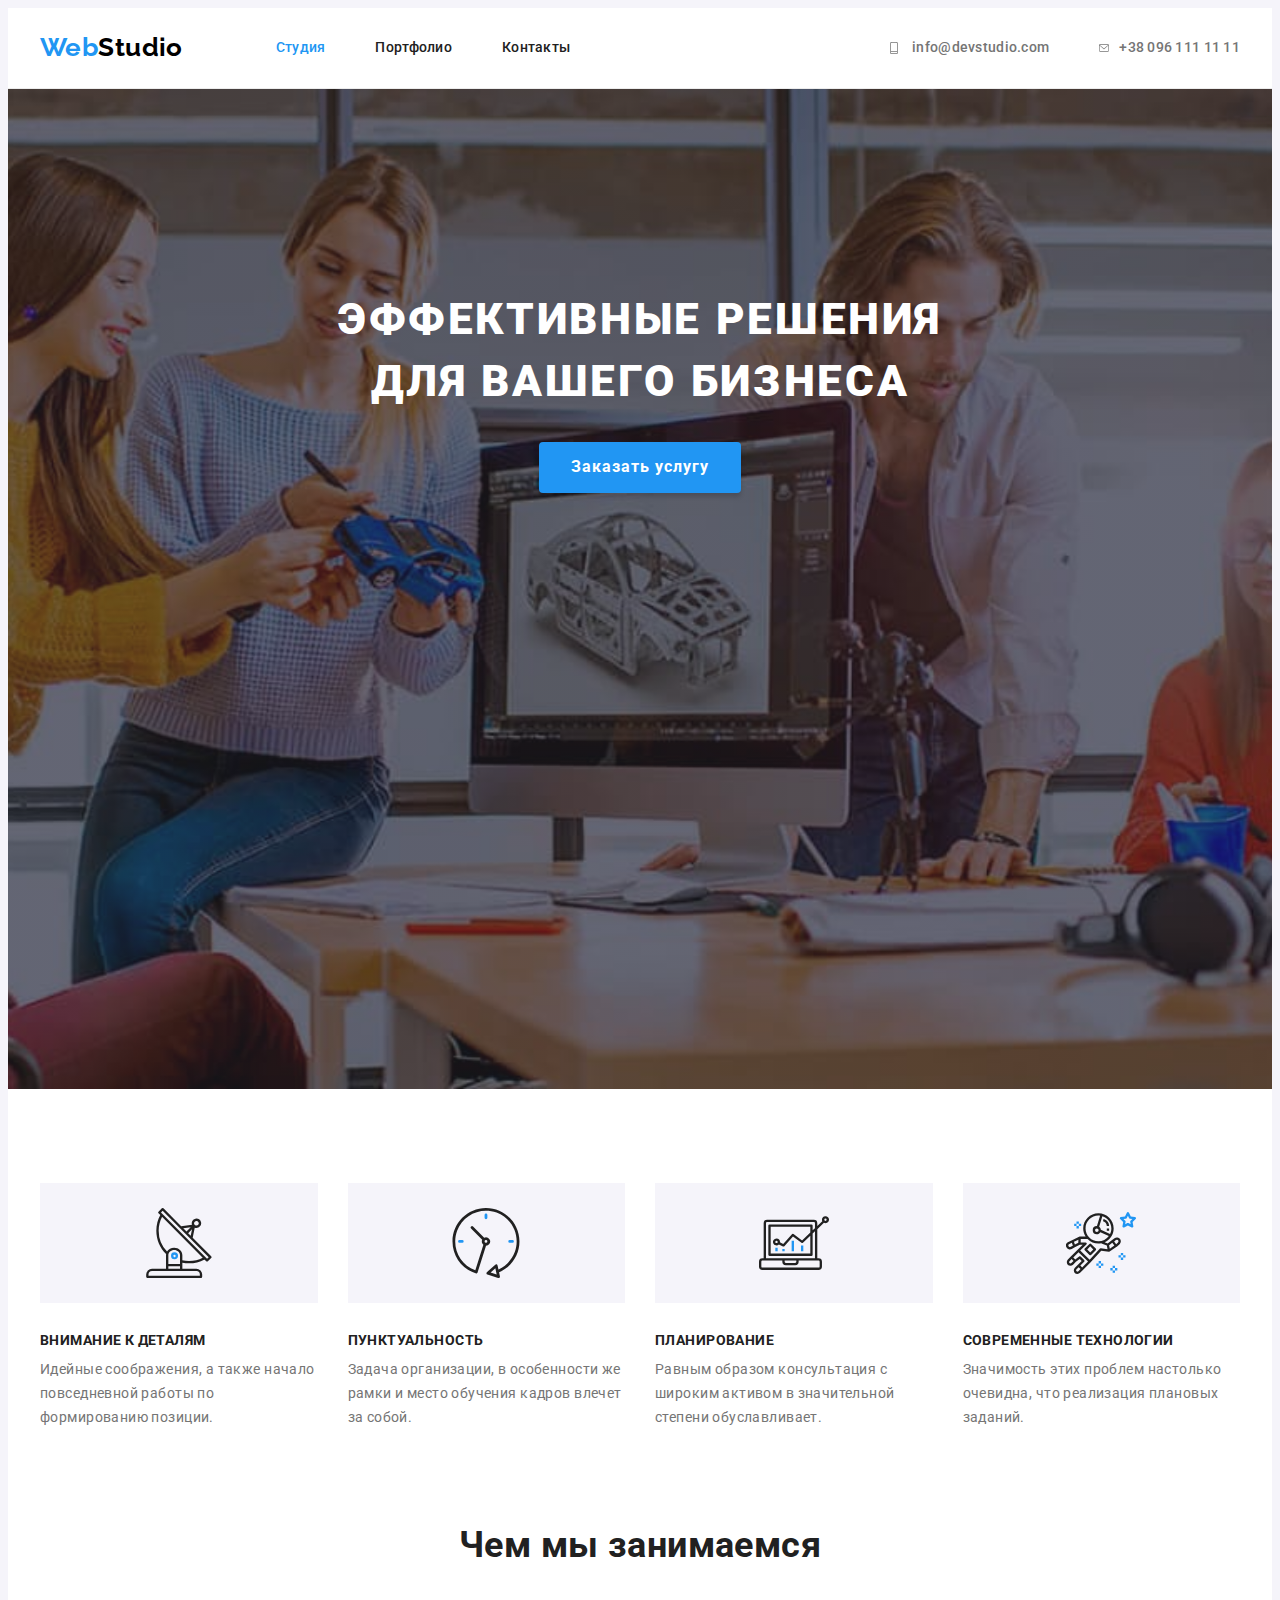
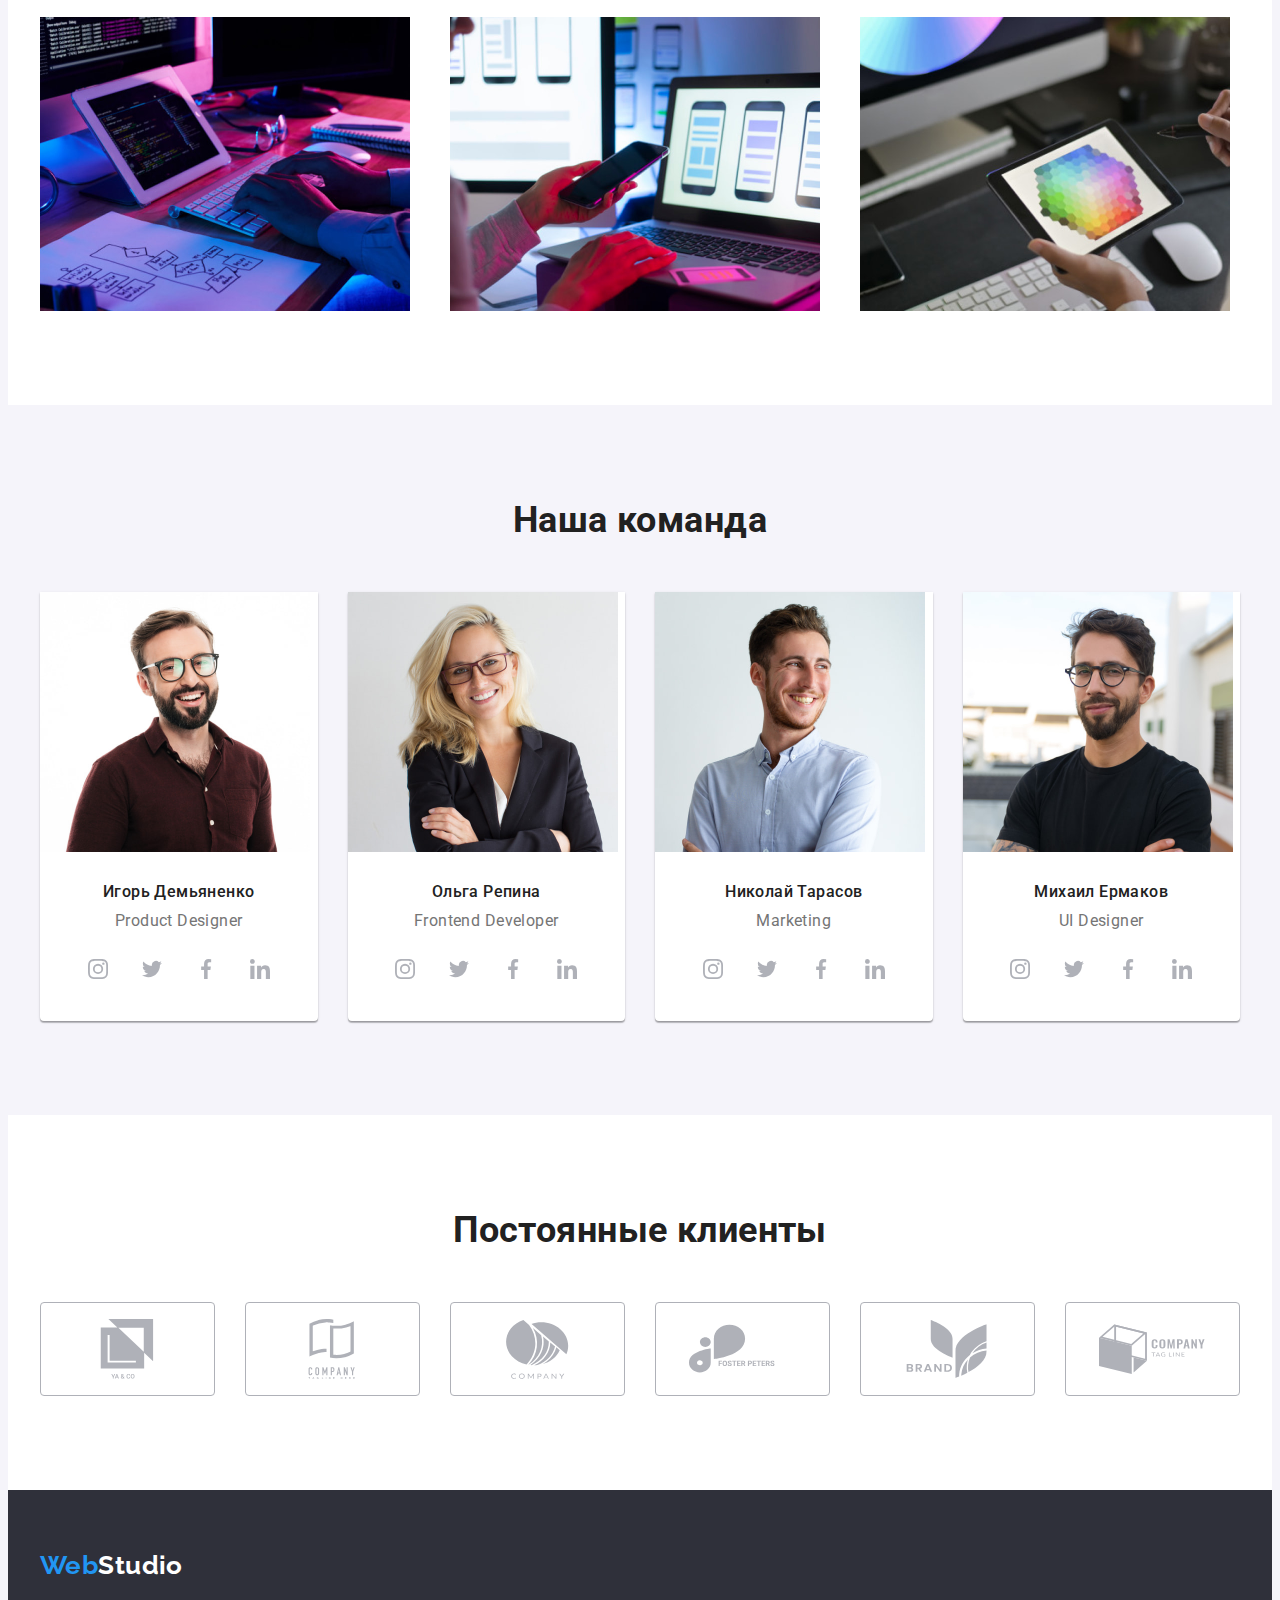
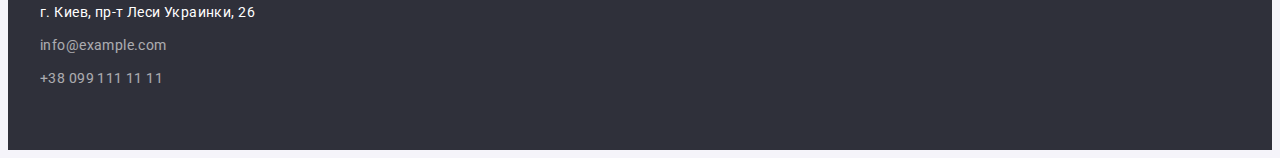
==== index.html @ f727ba90 "add" ====
<!DOCTYPE html>
<html lang="ru">

<head>
    <meta charset="UTF-8">
    <meta http-equiv="X-UA-Compatible" content="IE=edge">
    <meta name="viewport" content="width=device-width, initial-scale=1.0">
    <title>WebStudio Эффективные решения для вашего бизнеса</title>
    <link rel="preconnect" href="https://fonts.googleapis.com">
    <link rel="preconnect" href="https://fonts.gstatic.com" crossorigin>
    <link
        href="https://fonts.googleapis.com/css2?family=Raleway:wght@700&family=Roboto:wght@400;500;700;900&display=swap"
        rel="stylesheet">
    <link rel="stylesheet" href="https://cdnjs.cloudflare.com/ajax/libs/modern-normalize/1.1.0/modern-normalize.min.css"
        integrity="sha512-wpPYUAdjBVSE4KJnH1VR1HeZfpl1ub8YT/NKx4PuQ5NmX2tKuGu6U/JRp5y+Y8XG2tV+wKQpNHVUX03MfMFn9Q=="
        crossorigin="anonymous" referrerpolicy="no-referrer" />
    <link rel="stylesheet" href="./css/styles.css">
</head>

<body>

    <!-- Header -->
    <header class="header">
        <div class="container page-header">
            <nav class="nav">
                <a class="logo" href="./index.html">
                    <span class="logo-text">Web</span>Studio
                </a>
                <ul class="list nav-list">
                    <li class="nav-item">
                        <a class="link nav-link current" href="./index.html">Студия</a>
                    </li>
                    <li class="nav-item">
                        <a class="link nav-link" href="./portfolio.html">Портфолио</a>
                    </li>
                    <li class="nav-item">
                        <a class="link nav-link" href="./index.html">Контакты</a>
                    </li>
                </ul>
            </nav>
            <ul class="list contact-list">
                <li class="contact-item">
                    <a class="link contact-link contact-link-icon" href="mailto:info@devstudio.com">
                        <svg class="contact-icon" width="16px" height="12px">
                            <use href="images/symbol-defs.svg#icon-phone"></use>
                        </svg>
                    info@devstudio.com</a>
                </li>
                <li class="contact-item">
                    <a class="link contact-link contact-link-icon" href="tel:+380961111111">
                        <svg class="contact-icon" width="10px" height="16px">
                            <use href="images/symbol-defs.svg#icon-mail"></use>
                        </svg>
                    +38 096 111 11 11</a>
                </li>
            </ul>
        </div>
    </header>

    <main>

        <!-- Hero section-->
        <section class="section hero">
            <div class="container">
                <h1 class="hero-title">Эффективные решения 
                    для вашего бизнеса</h1>
                <button type="button" class="button hero-btn">Заказать услугу</button>
            </div>
        </section>

        <!-- About section-->
        <section class="section about">
            <h2 class="visually-hidden">Преимущества</h2>
            <div class="container">
                <ul class="list about-list">
                    <li class="about-item">
                        <div class="about-icon">
                            <svg class="about-item-icon">
                                <use href="./images/symbol-defs.svg#icon-antenna" ></use>
                            </svg>
                        </div>
                        <h3 class="about-title">Внимание к деталям</h3>
                        <p class="about-text">Идейные соображения, а также начало повседневной работы по формированию
                        позиции.</p>
                    </li>
                    <li class="about-item">
                        <div class="about-icon">
                            <svg class="about-item-icon">
                                <use href="./images/symbol-defs.svg#icon-clock"></use>
                            </svg>
                        </div>
                        <h3 class="about-title">Пунктуальность</h3>
                        <p class="about-text">Задача организации, в особенности же рамки и место обучения кадров влечет
                            за собой.</p>
                    </li>
                    <li class="about-item">
                        <div class="about-icon">
                            <svg class="about-item-icon">
                                <use href="./images/symbol-defs.svg#icon-diagram"></use>
                            </svg>
                        </div>
                        <h3 class="about-title">Планирование</h3>
                        <p class="about-text">Равным образом консультация с широким активом в значительной степени
                            обуславливает.</p>
                    </li>
                    <li class="about-item">
                        <div class="about-icon">
                            <svg class="about-item-icon">
                                <use href="./images/symbol-defs.svg#icon-astronaut"></use>
                            </svg>
                        </div>
                        <h3 class="about-title">Современные технологии</h3>
                        <p class="about-text">Значимость этих проблем настолько очевидна, что реализация плановых
                            заданий.</p>
                    </li>
                </ul>
            </div>
        </section>

        <!-- Wedo section-->
        <section class="section wedo">
            <div class="container">
                <h2 class="section-title">Чем мы занимаемся</h2>
                <ul class="list wedo-list">
                    <li class="wedo-item">
                        <img class="wedo-img" src="./images/studio/computer.jpg" alt="Макбук на столе" width="370"
                            height="294">
                    </li>
                    <li class="wedo-item">
                        <img class="wedo-img" src="./images/studio/phone.jpg" alt="Телефон в руке" width="370" height="294">
                    </li>
                    <li class="wedo-item">
                        <img class="wedo-img" src="./images/studio/tablet.jpg" alt="Планшен в руке" width="370"
                            height="294">
                    </li>
                </ul>
            </div>
        </section>

        <!-- Team section-->
        <section class="section">
            <div class="container">
                <h2 class="section-title">Наша команда</h2>
                <ul class="list team-list">
                    <li class="team-item">
                        <img class="team-img" src="./images/studio/team-member1.jpg" alt="Игорь Демьяненко Product Designer"
                            width="270" height="260">
                        <div class="team-card-wrapper">
                            <h3 class="team-name">Игорь Демьяненко</h3>
                            <p class="team-profession">Product Designer</p>
                        </div>
                        <ul class="list team-social-list">
                            <li class="team-social-item">
                                <a class="team-social-link" href="#">
                                    <svg class="team-social-icon">
                                        <use href="./images/symbol-defs.svg#icon-instagram"></use>
                                    </svg>
                                </a>
                            </li>
                            <li class="team-social-item">
                                <a class="team-social-link" href="#">
                                    <svg class="team-social-icon">
                                        <use href="./images/symbol-defs.svg#icon-twitter"></use>
                                    </svg>
                                </a>
                            </li>
                            <li class="team-social-item">
                                <a class="team-social-link" href="#">
                                    <svg class="team-social-icon">
                                        <use href="./images/symbol-defs.svg#icon-facebook"></use>
                                    </svg>
                                </a>
                            </li>
                            <li class="team-social-item">
                                <a class="team-social-link" href="#">
                                    <svg class="team-social-icon">
                                        <use href="./images/symbol-defs.svg#icon-linkedin"></use>
                                    </svg>
                                </a>
                            </li>
                        </ul>
                    </li>
                    <li class="team-item">
                        <img class="team-img" src="./images/studio/team-member2.jpg" alt="Ольга Репина Frontend Developer"
                            width="270" height="260">
                        <div class="team-card-wrapper">
                            <h3 class="team-name">Ольга Репина</h3>
                            <p class="team-profession">Frontend Developer</p>
                        </div>
                        <ul class="list team-social-list">
                            <li class="team-social-item">
                                <a class="team-social-link" href="#">
                                    <svg class="team-social-icon">
                                        <use href="./images/symbol-defs.svg#icon-instagram"></use>
                                    </svg>
                                </a>
                            </li>
                            <li class="team-social-item">
                                <a class="team-social-link" href="#">
                                    <svg class="team-social-icon">
                                        <use href="./images/symbol-defs.svg#icon-twitter"></use>
                                    </svg>
                                </a>
                            </li>
                            <li class="team-social-item">
                                <a class="team-social-link" href="#">
                                    <svg class="team-social-icon">
                                        <use href="./images/symbol-defs.svg#icon-facebook"></use>
                                    </svg>
                                </a>
                            </li>
                            <li class="team-social-item">
                                <a class="team-social-link" href="#">
                                    <svg class="team-social-icon">
                                        <use href="./images/symbol-defs.svg#icon-linkedin"></use>
                                    </svg>
                                </a>
                            </li>
                        </ul>
                    </li>
                    <li class="team-item">
                        <img class="team-img" src="./images/studio/team-member3.jpg" alt="Николай Тарасов Marketing"
                            width="270" height="260">
                        <div class="team-card-wrapper">
                            <h3 class="team-name">Николай Тарасов</h3>
                            <p class="team-profession">Marketing</p>
                        </div>
                        <ul class="list team-social-list">
                            <li class="team-social-item">
                                <a class="team-social-link" href="#">
                                    <svg class="team-social-icon">
                                        <use href="./images/symbol-defs.svg#icon-instagram"></use>
                                    </svg>
                                </a>
                            </li>
                            <li class="team-social-item">
                                <a class="team-social-link" href="#">
                                    <svg class="team-social-icon">
                                        <use href="./images/symbol-defs.svg#icon-twitter"></use>
                                    </svg>
                                </a>
                            </li>
                            <li class="team-social-item">
                                <a class="team-social-link" href="#">
                                    <svg class="team-social-icon">
                                        <use href="./images/symbol-defs.svg#icon-facebook"></use>
                                    </svg>
                                </a>
                            </li>
                            <li class="team-social-item">
                                <a class="team-social-link" href="#">
                                    <svg class="team-social-icon">
                                        <use href="./images/symbol-defs.svg#icon-linkedin"></use>
                                    </svg>
                                </a>
                            </li>
                        </ul>
                    </li>
                    <li class="team-item">
                        <img class="team-img" src="./images/studio/team-member4.jpg" alt="Михаил Ермаков UI Designer"
                            width="270" height="260">
                        <div class="team-card-wrapper">
                            <h3 class="team-name">Михаил Ермаков</h3>
                            <p class="team-profession">UI Designer</p>
                        </div>
                        <ul class="list team-social-list">
                            <li class="team-social-item">
                                <a class="team-social-link" href="#">
                                    <svg class="team-social-icon">
                                        <use href="./images/symbol-defs.svg#icon-instagram"></use>
                                    </svg>
                                </a>
                            </li>
                            <li class="team-social-item">
                                <a class="team-social-link" href="#">
                                    <svg class="team-social-icon">
                                        <use href="./images/symbol-defs.svg#icon-twitter"></use>
                                    </svg>
                                </a>
                            </li>
                            <li class="team-social-item">
                                <a class="team-social-link" href="#">
                                    <svg class="team-social-icon">
                                        <use href="./images/symbol-defs.svg#icon-facebook"></use>
                                    </svg>
                                </a>
                            </li>
                            <li class="team-social-item">
                                <a class="team-social-link" href="#">
                                    <svg class="team-social-icon">
                                        <use href="./images/symbol-defs.svg#icon-linkedin"></use>
                                    </svg>
                                </a>
                            </li>
                        </ul>
                    </li>
                </ul>
            </div>
        </section>

        <!-- Clients -->
        <section class="section clients">
            <div class="container">
                <h2 class="section-title">Постоянные клиенты</h2>
                <ul class="list clients-list">
                    <li class="clients-item">
                        <a class="clients-link" href="#">
                            <svg class="clients-icon">
                                <use href="./images/symbol-defs.svg#icon-logo1"></use>
                            </svg>
                        </a>
                    </li>
                    <li class="clients-item">
                        <a class="clients-link" href="#">
                            <svg class="clients-icon">
                                <use href="./images/symbol-defs.svg#icon-logo2"></use>
                            </svg>
                        </a>
                    </li>
                    <li class="clients-item">
                        <a class="clients-link" href="#">
                            <svg class="clients-icon">
                                <use href="./images/symbol-defs.svg#icon-logo3"></use>
                            </svg>
                        </a>
                    </li>
                    <li class="clients-item">
                        <a class="clients-link" href="#">
                            <svg class="clients-icon">
                                <use href="./images/symbol-defs.svg#icon-logo4"></use>
                            </svg>
                        </a>
                    </li>
                    <li class="clients-item">
                        <a class="clients-link" href="#">
                            <svg class="clients-icon">
                                <use href="./images/symbol-defs.svg#icon-logo5"></use>
                            </svg>
                        </a>
                    </li>
                    <li class="clients-item">
                        <a class="clients-link" href="#">
                            <svg class="clients-icon">
                                <use href="./images/symbol-defs.svg#icon-logo6"></use>
                            </svg>
                        </a>
                    </li>
                </ul>
            </div>
        </section>

    </main>


    <!-- Footer -->
    <footer class="footer">
        <div class="container">
            <a class="footer-logo" href="./index.html"><span class="footer-text">Web</span>Studio</a>
            <address class="address">
                <ul class="list address-list">
                    <li class="first address-item">
                        <a class="address-contact" href="https://goo.gl/maps/cuWvZPxTjKMrRTUg6" target="_blank"
                            rel="noopener noreferrer">г. Киев, пр-т Леси Украинки, 26</a>
                    </li>
                    <li class="address-item">
                        <a class="link address-contact" href="mailto:info@example.com">info@example.com</a>
                    </li>
                    <li class="address-item">
                        <a class="link address-contact" href="tel:+380991111111">+38 099 111 11 11</a>
                    </li>
                </ul>
            </address>
        </div>
    </footer>

</body>

</html>
---- css/styles.css ----
:root {
    --primary-font: "Roboto", sans-serif;
    --secondary-font: "Raleway", sans-serif;

    --primary-color: #212121;
    --secondary-color: #757575;
    --accent-color: #2196F3;
    --main-light: #FFFFFF;
    --logo-color: #000000;
    --btn-color: #188CE8;
    --header-border: #ECECEC;
    --border-color: #EEEEEE;
    --icon-color: #AFB1B8;

    --primary-background: #F5F4FA;
    --secondary-background: #2F303A;
    --title-size: 36px;
    --text-size: 14px;
}

html {
    box-sizing: border-box;
}

/* Common */

body {
    font-family: var(--primary-font);
    font-size: var(--text-size);
    letter-spacing: 0.03em;

    background-color: var(--primary-background);
    color: var(--primary-color);
}

img {
    display: block;
    max-width: 100%;
    height: auto;
}

.list {
    margin: 0;
    padding: 0;

    list-style: none;
}

.link {
    text-decoration: none;
}

.link:hover,
.link:focus,
.lik:active {
    color: var(--accent-color);
}

.button {
    border: none;
    cursor: pointer;
}


/* Header */

.header {
    border-bottom: 1px solid var(--header-border);
    background-color: var(--main-light);
}

.container {
    margin-left: auto;
    margin-right: auto;
    padding-left: 15px;
    padding-right: 15px;
    width: 1200px;
}

.page-header {
    display: flex;
}

.nav, .contact-list {
    display: flex;
    align-items: center;
}

.logo {
    font-family: var(--secondary-font);
    font-weight: 700;
    font-size: 26px;
    line-height: 1.2;
    text-decoration: none;

    color: var(--logo-color);
}

.logo-text {
    color: var(--accent-color);
}

.nav-list {
    display: flex;
    margin-left: 93px;
}

.nav-item {
    
}

.nav-list .nav-item + .nav-item {
    margin-left: 50px;
}

.nav-link {
    display: block;
    padding-top: 32px;
    padding-bottom: 32px;

    font-weight: 500;
    line-height: 1.1;
    letter-spacing: 0.02em;

    color: var(--primary-color);
}

.current {
    color: var(--accent-color);
}

.contact-list {
    margin-left: auto;
    /* display: flex;
    justify-content: center;
    align-items: center; */
}

.contact-list .contact-item + .contact-item {
    margin-left: 50px;
}

.contact-item {
   
}

.contact-link {
    padding-top: 32px;
    padding-bottom: 32px;
    display: flex;
    justify-content: center;
    align-items: center;

    font-weight: 500;
    line-height: 1.1;
    letter-spacing: 0.02em;

    color: var(--secondary-color);
}

.contact-link-icon {
    fill: var(--secondary-color)
}

.contact-link-icon:hover,
.contact-link-icon:focus {
    fill: var(--accent-color);
}

.contact-icon {
    margin-right: 10px;
}

/* Hero section*/
.section {
    padding: 94px 0;
}

.hero {
    max-width: 1600px;
    height: 600px;
    margin-left: auto;
    margin-right: auto;
    padding: 200px 0;
    text-align: center;

    background-color: var(--secondary-background);
    background: linear-gradient(rgba(47, 48, 58, 0.4), rgba(47, 48, 58, 0.4)), url("../images/studio/hero.jpg");
    background-repeat: no-repeat;
    background-position: center;
    background-size: cover;
}

.hero-title {
    margin-top: 0;
    margin-bottom: 30px;

    white-space: pre-line;
    text-transform: uppercase;
    font-weight: 900;
    font-size: 44px;
    line-height: 1.4;
    letter-spacing: 0.06em;

    color: var(--main-light);
}

.hero-btn {
    padding: 10px 32px;

    font-family: inherit;
    font-weight: 700;
    font-size: 16px;
    line-height: 1.9;
    box-shadow: 0px 4px 4px rgba(0, 0, 0, 0.15);
    border-radius: 4px;
    letter-spacing: 0.06em;

    background-color: var(--accent-color);
    color: var(--main-light);
}

.hero-btn:hover,
.hero-btn:focus {
    background-color: var(--btn-color);
}

/* About section */

.about {
    background-color: var(--main-light);
}

.visually-hidden {
    position: absolute;
    white-space: nowrap;
    width: 1px;
    height: 1px;
    overflow: hidden;
    border: 0;
    padding: 0;
    clip: rect(0 0 0 0);
    clip-path: inset(50%);
    margin: -1px;
}

.about-list {
    display: flex;
}

.about-item {
    width: calc((100% - 90px) / 4);
}

.about-list .about-item + .about-item {
    margin-left: 30px;
}

.about-icon {
    margin-bottom: 30px;
    display: flex;
    justify-content: center;
    align-items: center;
    height: 120px;
    background-color: var(--primary-background);
}

.about-item-icon {
    width: 70px;
    height: 70px;
}

.about-title {
    margin-top: 0;
    margin-bottom: 10px;

    font-size: var(--text-size);
    line-height: 1.1;
    text-transform: uppercase;
}

.about-text {
    margin-top: 0;
    margin-bottom: 0;

    line-height: 1.7;

    color: var(--secondary-color);
}

/* Wedo section */

.wedo {
    padding-top: 0;

    background-color: var(--main-light);
}

.section-title {
    margin-top: 0;
    margin-bottom: 50px;
    text-align: center;

    font-size: var(--title-size);
    line-height: 1.2;
}

.wedo-list {
    display: flex;
}

.wedo-item {
    width: calc((100% - 60px) / 3);
    margin-right: 30px;
}

.wedo-item:last-child {
    margin-right: 0;
}

.wedo-img {
    
}

/* Team section */

.team-list {
    display: flex;
    text-align: center;
}

.team-item {
    width: calc((100% - 90px) / 4);
    margin-right: 30px;

    background-color: var(--main-light);
    box-shadow: 0px 1px 3px rgba(0, 0, 0, 0.12), 0px 1px 1px rgba(0, 0, 0, 0.14), 0px 2px 1px rgba(0, 0, 0, 0.2);
    border-radius: 0px 0px 4px 4px;
}

.team-item:last-child {
    margin-right: 0;
}

.team-img {
    
}

.team-card-wrapper {
    padding: 30px 0 16px 0;
}

.team-name {
    margin-top: 0;
    margin-bottom: 10px;

    font-weight: 500;
    font-size: 16px;
    line-height: 1.2;
}

.team-profession {
    margin-top: 0;
    margin-bottom: 0;

    font-size: 16px;
    line-height: 1.2;

    color: var(--secondary-color);
}

.team-social-list {
    margin-bottom: 30px;
    gap: 10px;
    display: flex;
    justify-content: center;
}

.team-social-item {
    width: 44px;
    height: 44px;
}

.team-social-link {
    width: 100%;
    height: 100%;
    display: flex;
    justify-content: center;
    align-items: center;
    border-radius: 50%;

    fill: var(--icon-color);
}

.team-social-link:hover,
.team-social-link:focus {
    fill: var(--main-light);
    background-color: var(--accent-color);
}

.team-social-icon {
    width: 20px;
    height: 20px;
}

/* Clients */

.clients {
    background-color: var(--main-light);
}

.clients-list {
    display: flex;
    gap: 30px;
}

.clients-item {
    width: calc((100% - 150px) / 6);
}

.clients-link {
    height: 92px;
    display: flex;
    justify-content: center;
    align-items: center;
    border: 1px solid var(--icon-color);
    border-radius: 4px;
    fill: var(--icon-color);
}

.clients-link:hover,
.clients-link:focus {
    fill: var(--accent-color);
    border: 1px solid var(--accent-color);
}

.clients-icon {
    width: 106px;
    height: 60px;
}

/* Portfolio section */

.portfolio {
    background-color: var(--main-light);
}

.filter-list {
    margin-bottom: 50px;
    display: flex;
    justify-content: center;
}

.filter-list .filter-item + .filter-item {
    margin-left: 8px;
}

.filter-btn {
    padding: 6px 22px;

    font-family: var(--primary-font);
    font-weight: 500;
    font-size: 16px;
    line-height: 1.6;
    letter-spacing: 0.03em;
    
    color: var(--primary-color);
    border-radius: 4px;
}

.current-btn {
    color: var(--main-light);
    background-color: var(--accent-color);
}

.filter-btn:hover,
.filter-btn:focus,
.filter-btn:active {
    color: var(--main-light);
    background-color: var(--accent-color);
    box-shadow: 0px 3px 1px rgba(0, 0, 0, 0.1), 0px 1px 2px rgba(0, 0, 0, 0.08), 0px 2px 2px rgba(0, 0, 0, 0.12);
    border-radius: 4px;
}

.portfolio-list {
    display: flex;
    flex-wrap: wrap;
}

.portfolio-item {
    width: calc((100% - 60px) / 3); 
    margin-right: 30px;
    margin-bottom: 30px;

    background-color: var(--main-light);
    border: 1px solid var(--border-color);
}

.portfolio-item:nth-child(3n) {
    margin-right: 0;
}

.portfolio-item:nth-last-child(-n + 3) {
    margin-bottom: 0;
}

.portfolio-img {
    
}

.portfolio-card-wrapper {
    padding: 20px 24px 20px 24px;
}

.portfolio-subtitle {
    margin-top: 0;
    margin-bottom: 4px;

    font-size: 18px;
    line-height: 2;
    letter-spacing: 0.06em;

    color: var(--primary-color);
}

.portfolio-text {
    margin-top: 0;
    margin-bottom: 0;

    line-height: 1.9;

    color: var(--secondary-color);
}

/* Footer */

.footer {
    padding-top: 60px;
    padding-bottom: 60px;

    background-color: var(--secondary-background);
}

.footer-logo {
    font-family: var(--secondary-font);
    font-weight: 700;
    font-size: 26px;
    line-height: 1.2;
    text-decoration: none;

    color: var(--main-light);
}

.footer-text {
    color: var(--accent-color);
}

.address {
    margin-top: 20px;
}

.address-item {
    margin-bottom: 9px;
}

.address-item:last-child {
    margin-bottom: 0;
}

.address-contact {
    text-decoration: none;
}

.first>a {
    opacity: 1;
}

.address-contact {
    font-style: normal;
    font-weight: 400;
    line-height: 1.7;
    
    color: var(--main-light);
    opacity: .6;
}
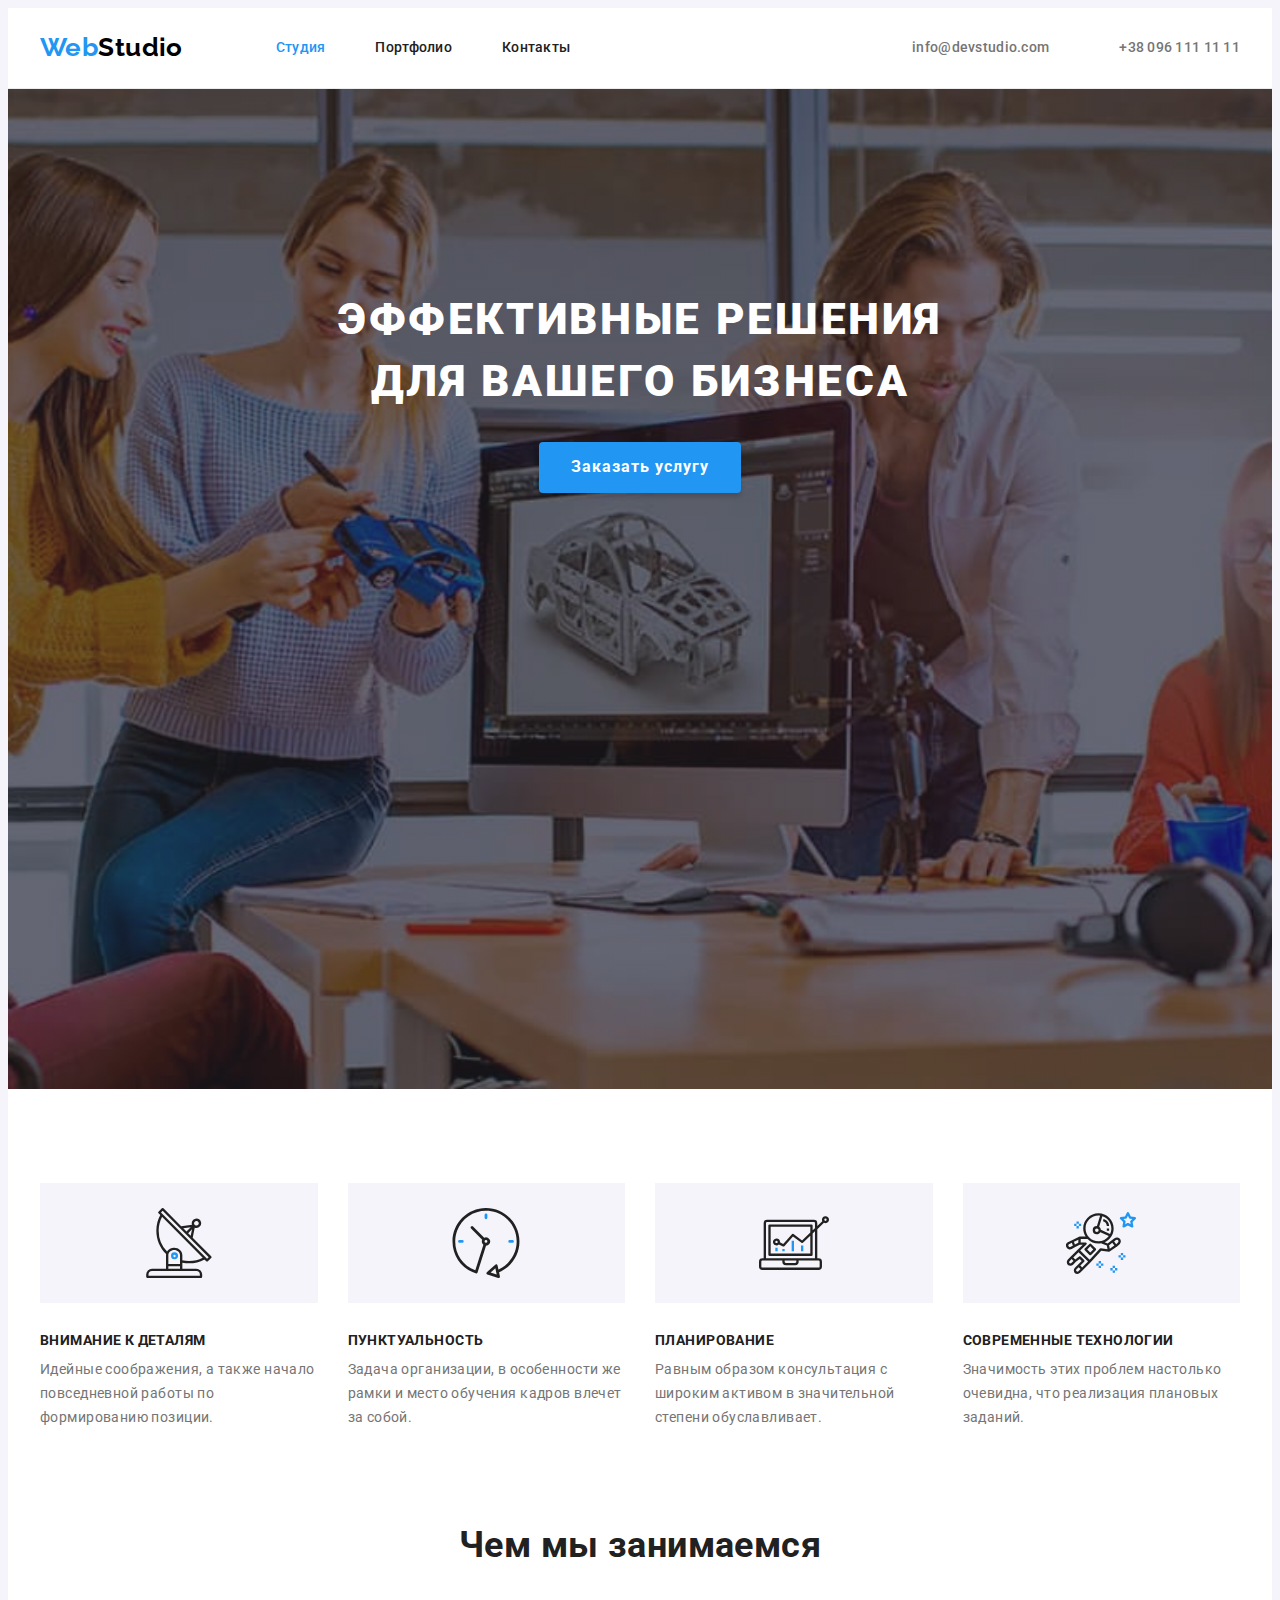
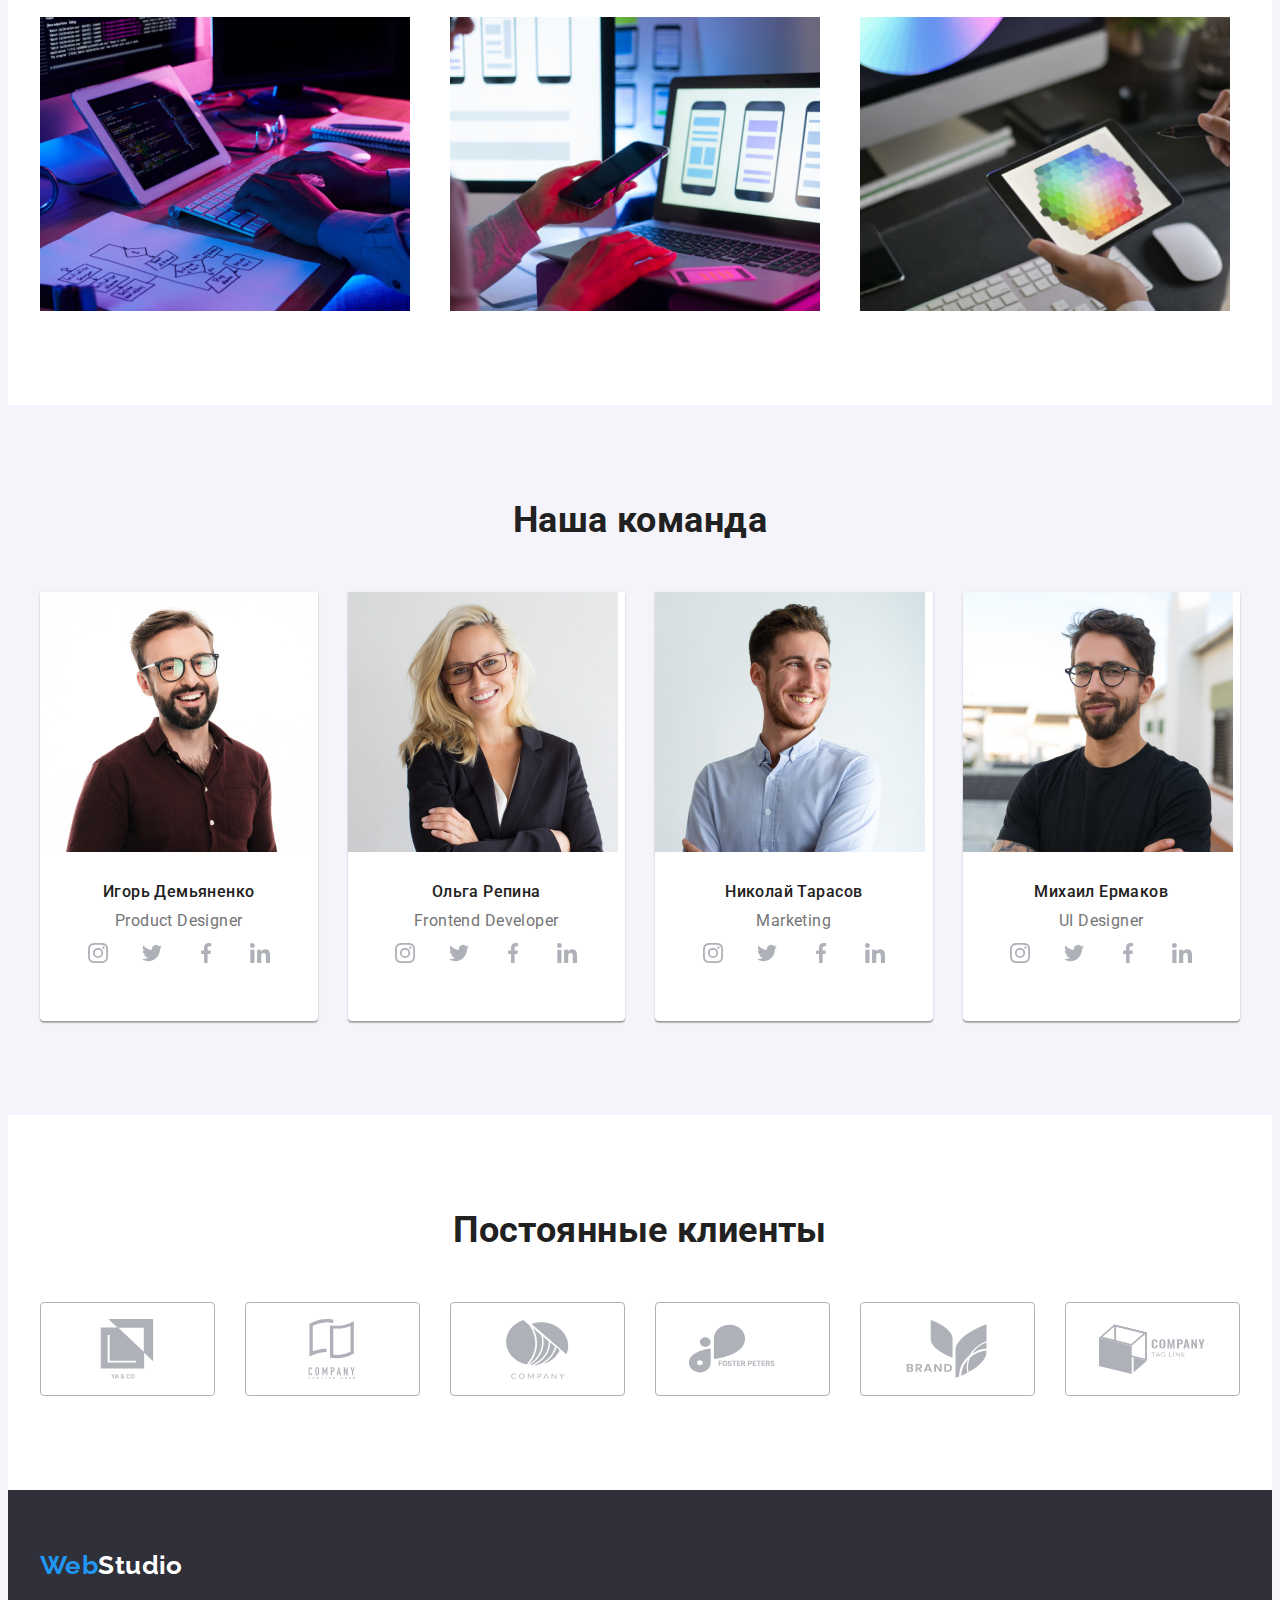
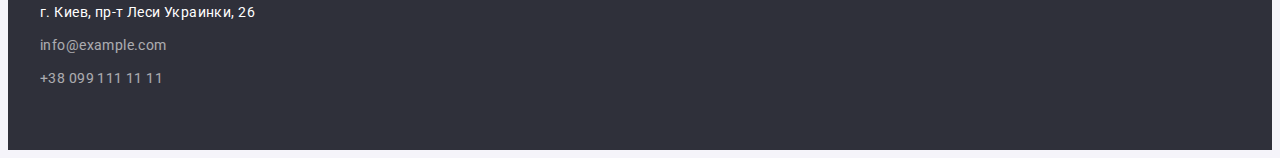
==== commit d51a5138: "fix" ====
--- a/index.html
+++ b/index.html
@@ -42,14 +42,14 @@
                 <li class="contact-item">
                     <a class="link contact-link contact-link-icon" href="mailto:info@devstudio.com">
                         <svg class="contact-icon" width="16px" height="12px">
-                            <use href="images/symbol-defs.svg#icon-phone"></use>
+                            <use href=""></use>
                         </svg>
                     info@devstudio.com</a>
                 </li>
                 <li class="contact-item">
                     <a class="link contact-link contact-link-icon" href="tel:+380961111111">
                         <svg class="contact-icon" width="10px" height="16px">
-                            <use href="images/symbol-defs.svg#icon-mail"></use>
+                            <use href=""></use>
                         </svg>
                     +38 096 111 11 11</a>
                 </li>
@@ -148,37 +148,37 @@
                         <div class="team-card-wrapper">
                             <h3 class="team-name">Игорь Демьяненко</h3>
                             <p class="team-profession">Product Designer</p>
-                        </div>
-                        <ul class="list team-social-list">
-                            <li class="team-social-item">
-                                <a class="team-social-link" href="#">
-                                    <svg class="team-social-icon">
-                                        <use href="./images/symbol-defs.svg#icon-instagram"></use>
-                                    </svg>
-                                </a>
-                            </li>
-                            <li class="team-social-item">
-                                <a class="team-social-link" href="#">
-                                    <svg class="team-social-icon">
-                                        <use href="./images/symbol-defs.svg#icon-twitter"></use>
-                                    </svg>
-                                </a>
-                            </li>
-                            <li class="team-social-item">
-                                <a class="team-social-link" href="#">
-                                    <svg class="team-social-icon">
-                                        <use href="./images/symbol-defs.svg#icon-facebook"></use>
-                                    </svg>
-                                </a>
-                            </li>
-                            <li class="team-social-item">
-                                <a class="team-social-link" href="#">
-                                    <svg class="team-social-icon">
-                                        <use href="./images/symbol-defs.svg#icon-linkedin"></use>
-                                    </svg>
-                                </a>
-                            </li>
-                        </ul>
+                            <ul class="list team-social-list">
+                                <li class="team-social-item">
+                                    <a class="team-social-link" href="#">
+                                        <svg class="team-social-icon">
+                                            <use href="./images/symbol-defs.svg#icon-instagram"></use>
+                                        </svg>
+                                    </a>
+                                </li>
+                                <li class="team-social-item">
+                                    <a class="team-social-link" href="#">
+                                        <svg class="team-social-icon">
+                                            <use href="./images/symbol-defs.svg#icon-twitter"></use>
+                                        </svg>
+                                    </a>
+                                </li>
+                                <li class="team-social-item">
+                                    <a class="team-social-link" href="#">
+                                        <svg class="team-social-icon">
+                                            <use href="./images/symbol-defs.svg#icon-facebook"></use>
+                                        </svg>
+                                    </a>
+                                </li>
+                                <li class="team-social-item">
+                                    <a class="team-social-link" href="#">
+                                        <svg class="team-social-icon">
+                                            <use href="./images/symbol-defs.svg#icon-linkedin"></use>
+                                        </svg>
+                                    </a>
+                                </li>
+                            </ul>
+                        </div>
                     </li>
                     <li class="team-item">
                         <img class="team-img" src="./images/studio/team-member2.jpg" alt="Ольга Репина Frontend Developer"
@@ -186,37 +186,37 @@
                         <div class="team-card-wrapper">
                             <h3 class="team-name">Ольга Репина</h3>
                             <p class="team-profession">Frontend Developer</p>
-                        </div>
-                        <ul class="list team-social-list">
-                            <li class="team-social-item">
-                                <a class="team-social-link" href="#">
-                                    <svg class="team-social-icon">
-                                        <use href="./images/symbol-defs.svg#icon-instagram"></use>
-                                    </svg>
-                                </a>
-                            </li>
-                            <li class="team-social-item">
-                                <a class="team-social-link" href="#">
-                                    <svg class="team-social-icon">
-                                        <use href="./images/symbol-defs.svg#icon-twitter"></use>
-                                    </svg>
-                                </a>
-                            </li>
-                            <li class="team-social-item">
-                                <a class="team-social-link" href="#">
-                                    <svg class="team-social-icon">
-                                        <use href="./images/symbol-defs.svg#icon-facebook"></use>
-                                    </svg>
-                                </a>
-                            </li>
-                            <li class="team-social-item">
-                                <a class="team-social-link" href="#">
-                                    <svg class="team-social-icon">
-                                        <use href="./images/symbol-defs.svg#icon-linkedin"></use>
-                                    </svg>
-                                </a>
-                            </li>
-                        </ul>
+                            <ul class="list team-social-list">
+                                <li class="team-social-item">
+                                    <a class="team-social-link" href="#">
+                                        <svg class="team-social-icon">
+                                            <use href="./images/symbol-defs.svg#icon-instagram"></use>
+                                        </svg>
+                                    </a>
+                                </li>
+                                <li class="team-social-item">
+                                    <a class="team-social-link" href="#">
+                                        <svg class="team-social-icon">
+                                            <use href="./images/symbol-defs.svg#icon-twitter"></use>
+                                        </svg>
+                                    </a>
+                                </li>
+                                <li class="team-social-item">
+                                    <a class="team-social-link" href="#">
+                                        <svg class="team-social-icon">
+                                            <use href="./images/symbol-defs.svg#icon-facebook"></use>
+                                        </svg>
+                                    </a>
+                                </li>
+                                <li class="team-social-item">
+                                    <a class="team-social-link" href="#">
+                                        <svg class="team-social-icon">
+                                            <use href="./images/symbol-defs.svg#icon-linkedin"></use>
+                                        </svg>
+                                    </a>
+                                </li>
+                            </ul>
+                        </div>
                     </li>
                     <li class="team-item">
                         <img class="team-img" src="./images/studio/team-member3.jpg" alt="Николай Тарасов Marketing"
@@ -224,37 +224,37 @@
                         <div class="team-card-wrapper">
                             <h3 class="team-name">Николай Тарасов</h3>
                             <p class="team-profession">Marketing</p>
-                        </div>
-                        <ul class="list team-social-list">
-                            <li class="team-social-item">
-                                <a class="team-social-link" href="#">
-                                    <svg class="team-social-icon">
-                                        <use href="./images/symbol-defs.svg#icon-instagram"></use>
-                                    </svg>
-                                </a>
-                            </li>
-                            <li class="team-social-item">
-                                <a class="team-social-link" href="#">
-                                    <svg class="team-social-icon">
-                                        <use href="./images/symbol-defs.svg#icon-twitter"></use>
-                                    </svg>
-                                </a>
-                            </li>
-                            <li class="team-social-item">
-                                <a class="team-social-link" href="#">
-                                    <svg class="team-social-icon">
-                                        <use href="./images/symbol-defs.svg#icon-facebook"></use>
-                                    </svg>
-                                </a>
-                            </li>
-                            <li class="team-social-item">
-                                <a class="team-social-link" href="#">
-                                    <svg class="team-social-icon">
-                                        <use href="./images/symbol-defs.svg#icon-linkedin"></use>
-                                    </svg>
-                                </a>
-                            </li>
-                        </ul>
+                            <ul class="list team-social-list">
+                                <li class="team-social-item">
+                                    <a class="team-social-link" href="#">
+                                        <svg class="team-social-icon">
+                                            <use href="./images/symbol-defs.svg#icon-instagram"></use>
+                                        </svg>
+                                    </a>
+                                </li>
+                                <li class="team-social-item">
+                                    <a class="team-social-link" href="#">
+                                        <svg class="team-social-icon">
+                                            <use href="./images/symbol-defs.svg#icon-twitter"></use>
+                                        </svg>
+                                    </a>
+                                </li>
+                                <li class="team-social-item">
+                                    <a class="team-social-link" href="#">
+                                        <svg class="team-social-icon">
+                                            <use href="./images/symbol-defs.svg#icon-facebook"></use>
+                                        </svg>
+                                    </a>
+                                </li>
+                                <li class="team-social-item">
+                                    <a class="team-social-link" href="#">
+                                        <svg class="team-social-icon">
+                                            <use href="./images/symbol-defs.svg#icon-linkedin"></use>
+                                        </svg>
+                                    </a>
+                                </li>
+                            </ul>
+                        </div>
                     </li>
                     <li class="team-item">
                         <img class="team-img" src="./images/studio/team-member4.jpg" alt="Михаил Ермаков UI Designer"
@@ -262,37 +262,37 @@
                         <div class="team-card-wrapper">
                             <h3 class="team-name">Михаил Ермаков</h3>
                             <p class="team-profession">UI Designer</p>
-                        </div>
-                        <ul class="list team-social-list">
-                            <li class="team-social-item">
-                                <a class="team-social-link" href="#">
-                                    <svg class="team-social-icon">
-                                        <use href="./images/symbol-defs.svg#icon-instagram"></use>
-                                    </svg>
-                                </a>
-                            </li>
-                            <li class="team-social-item">
-                                <a class="team-social-link" href="#">
-                                    <svg class="team-social-icon">
-                                        <use href="./images/symbol-defs.svg#icon-twitter"></use>
-                                    </svg>
-                                </a>
-                            </li>
-                            <li class="team-social-item">
-                                <a class="team-social-link" href="#">
-                                    <svg class="team-social-icon">
-                                        <use href="./images/symbol-defs.svg#icon-facebook"></use>
-                                    </svg>
-                                </a>
-                            </li>
-                            <li class="team-social-item">
-                                <a class="team-social-link" href="#">
-                                    <svg class="team-social-icon">
-                                        <use href="./images/symbol-defs.svg#icon-linkedin"></use>
-                                    </svg>
-                                </a>
-                            </li>
-                        </ul>
+                            <ul class="list team-social-list">
+                                <li class="team-social-item">
+                                    <a class="team-social-link" href="#">
+                                        <svg class="team-social-icon">
+                                            <use href="./images/symbol-defs.svg#icon-instagram"></use>
+                                        </svg>
+                                    </a>
+                                </li>
+                                <li class="team-social-item">
+                                    <a class="team-social-link" href="#">
+                                        <svg class="team-social-icon">
+                                            <use href="./images/symbol-defs.svg#icon-twitter"></use>
+                                        </svg>
+                                    </a>
+                                </li>
+                                <li class="team-social-item">
+                                    <a class="team-social-link" href="#">
+                                        <svg class="team-social-icon">
+                                            <use href="./images/symbol-defs.svg#icon-facebook"></use>
+                                        </svg>
+                                    </a>
+                                </li>
+                                <li class="team-social-item">
+                                    <a class="team-social-link" href="#">
+                                        <svg class="team-social-icon">
+                                            <use href="./images/symbol-defs.svg#icon-linkedin"></use>
+                                        </svg>
+                                    </a>
+                                </li>
+                            </ul>
+                        </div>
                     </li>
                 </ul>
             </div>
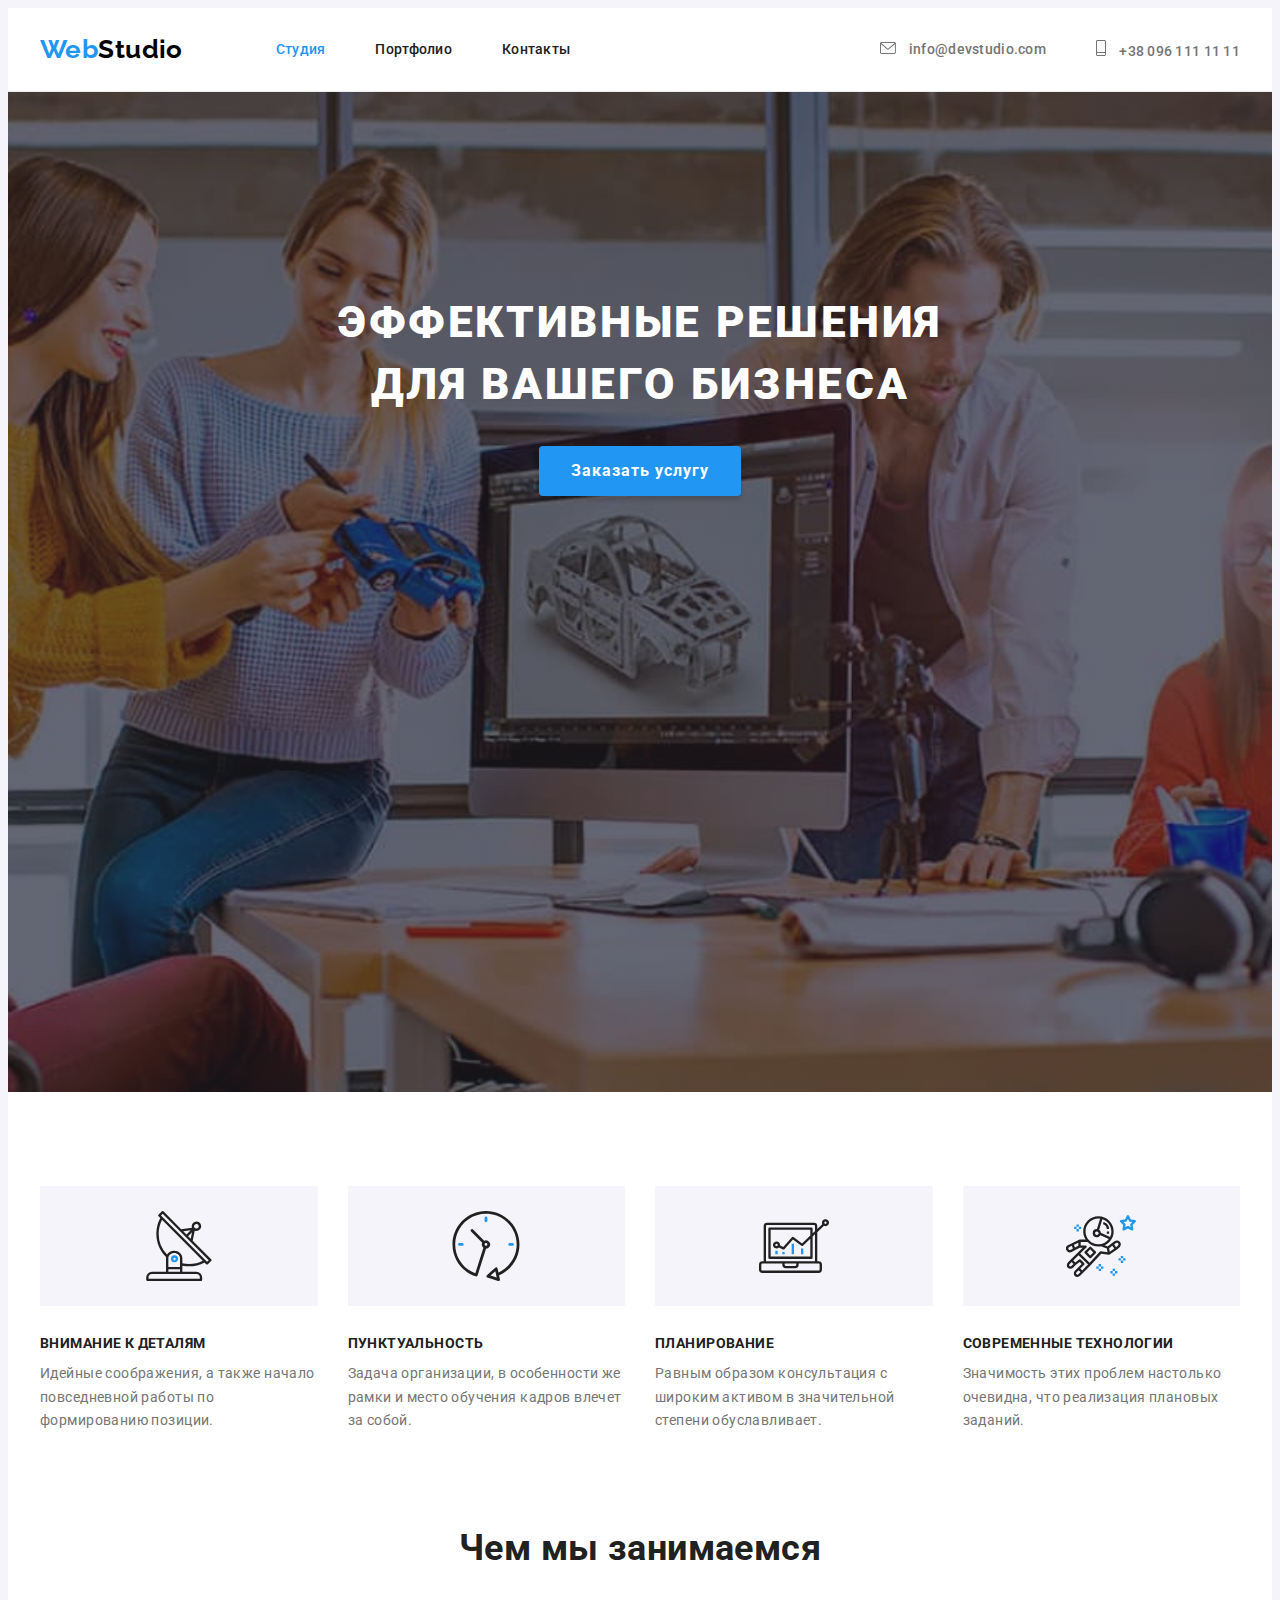
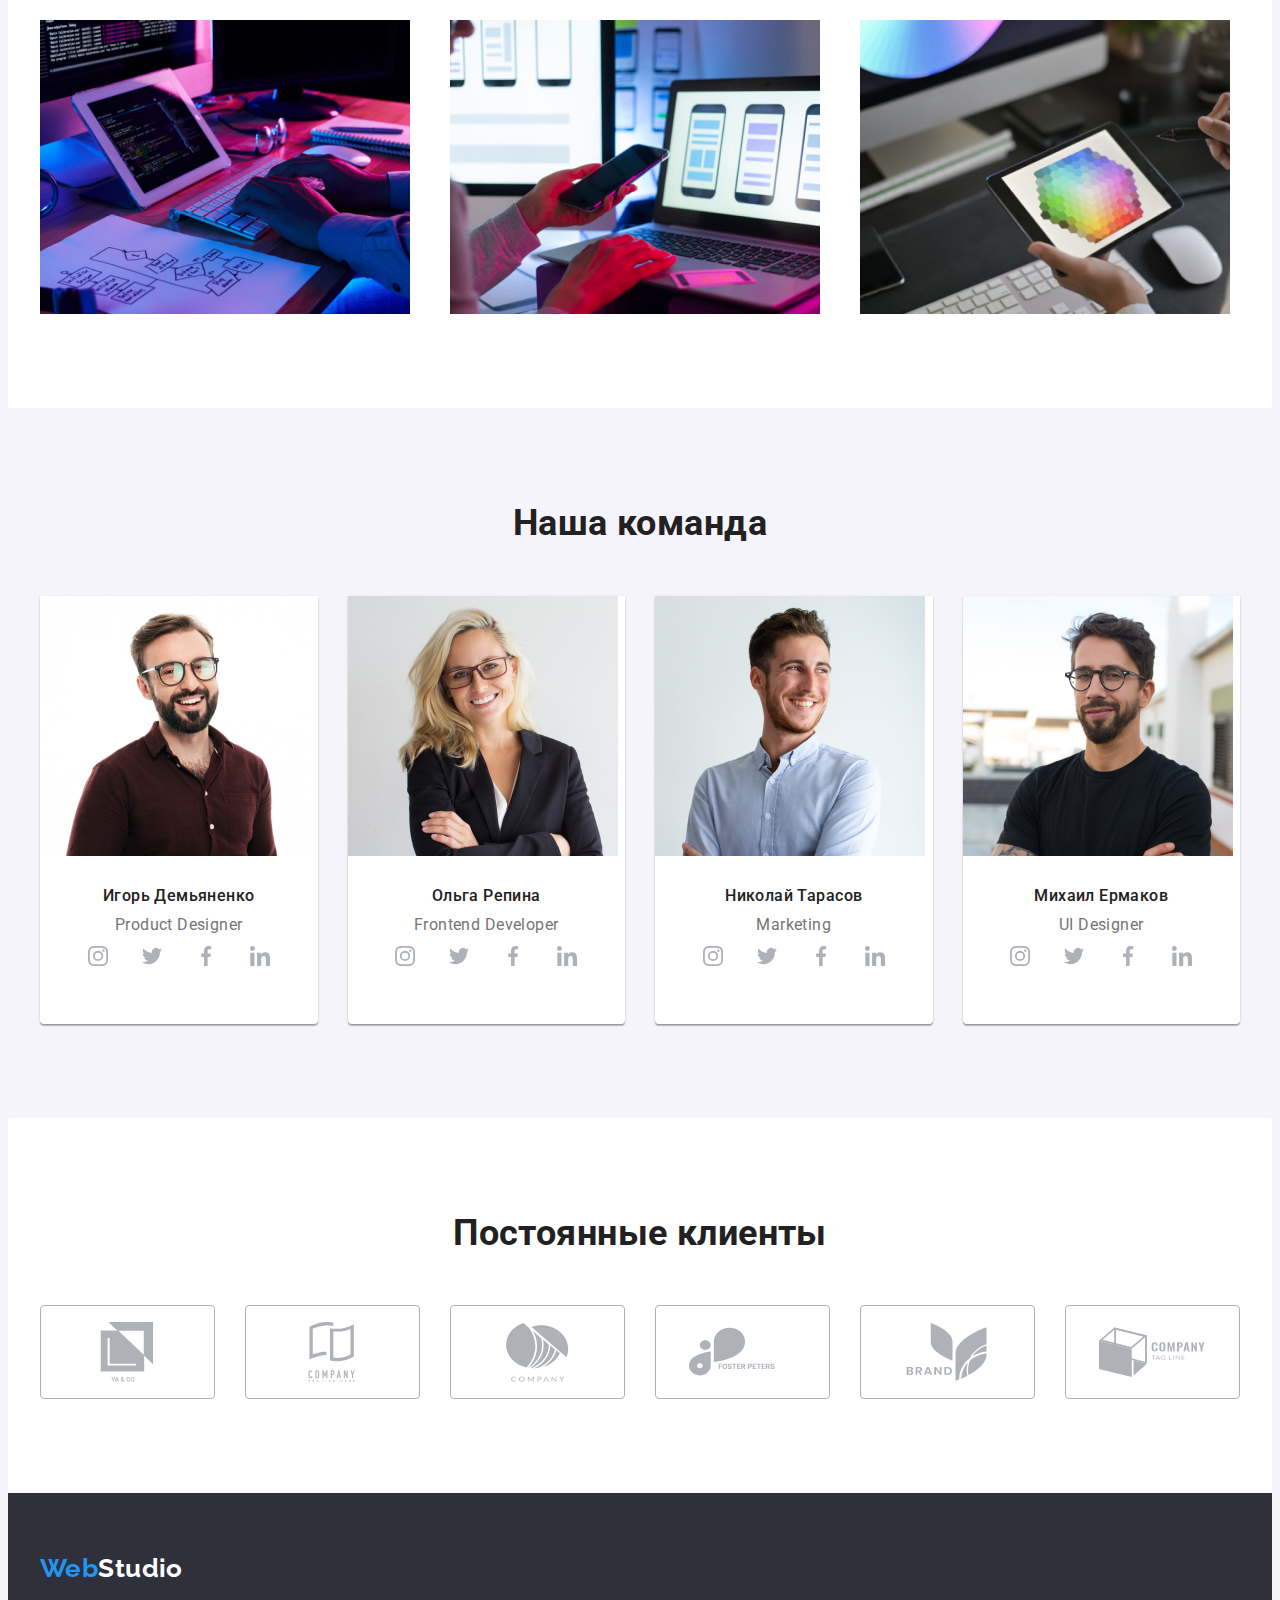
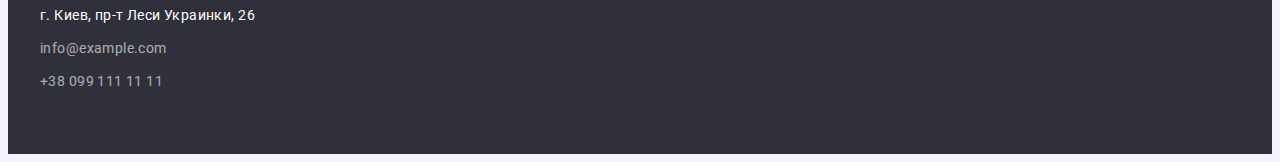
==== commit 4bbffb8e: "fix" ====
--- a/index.html
+++ b/index.html
@@ -42,14 +42,14 @@
                 <li class="contact-item">
                     <a class="link contact-link contact-link-icon" href="mailto:info@devstudio.com">
                         <svg class="contact-icon" width="16px" height="12px">
-                            <use href=""></use>
+                            <use href="./images/symbol-defs.svg#icon-mail"></use>
                         </svg>
                     info@devstudio.com</a>
                 </li>
                 <li class="contact-item">
                     <a class="link contact-link contact-link-icon" href="tel:+380961111111">
                         <svg class="contact-icon" width="10px" height="16px">
-                            <use href=""></use>
+                            <use href="./images/symbol-defs.svg#icon-phone"></use>
                         </svg>
                     +38 096 111 11 11</a>
                 </li>
--- a/css/styles.css
+++ b/css/styles.css
@@ -159,6 +159,7 @@
 }
 
 .contact-link-icon {
+    display: block;
     fill: var(--secondary-color)
 }
 
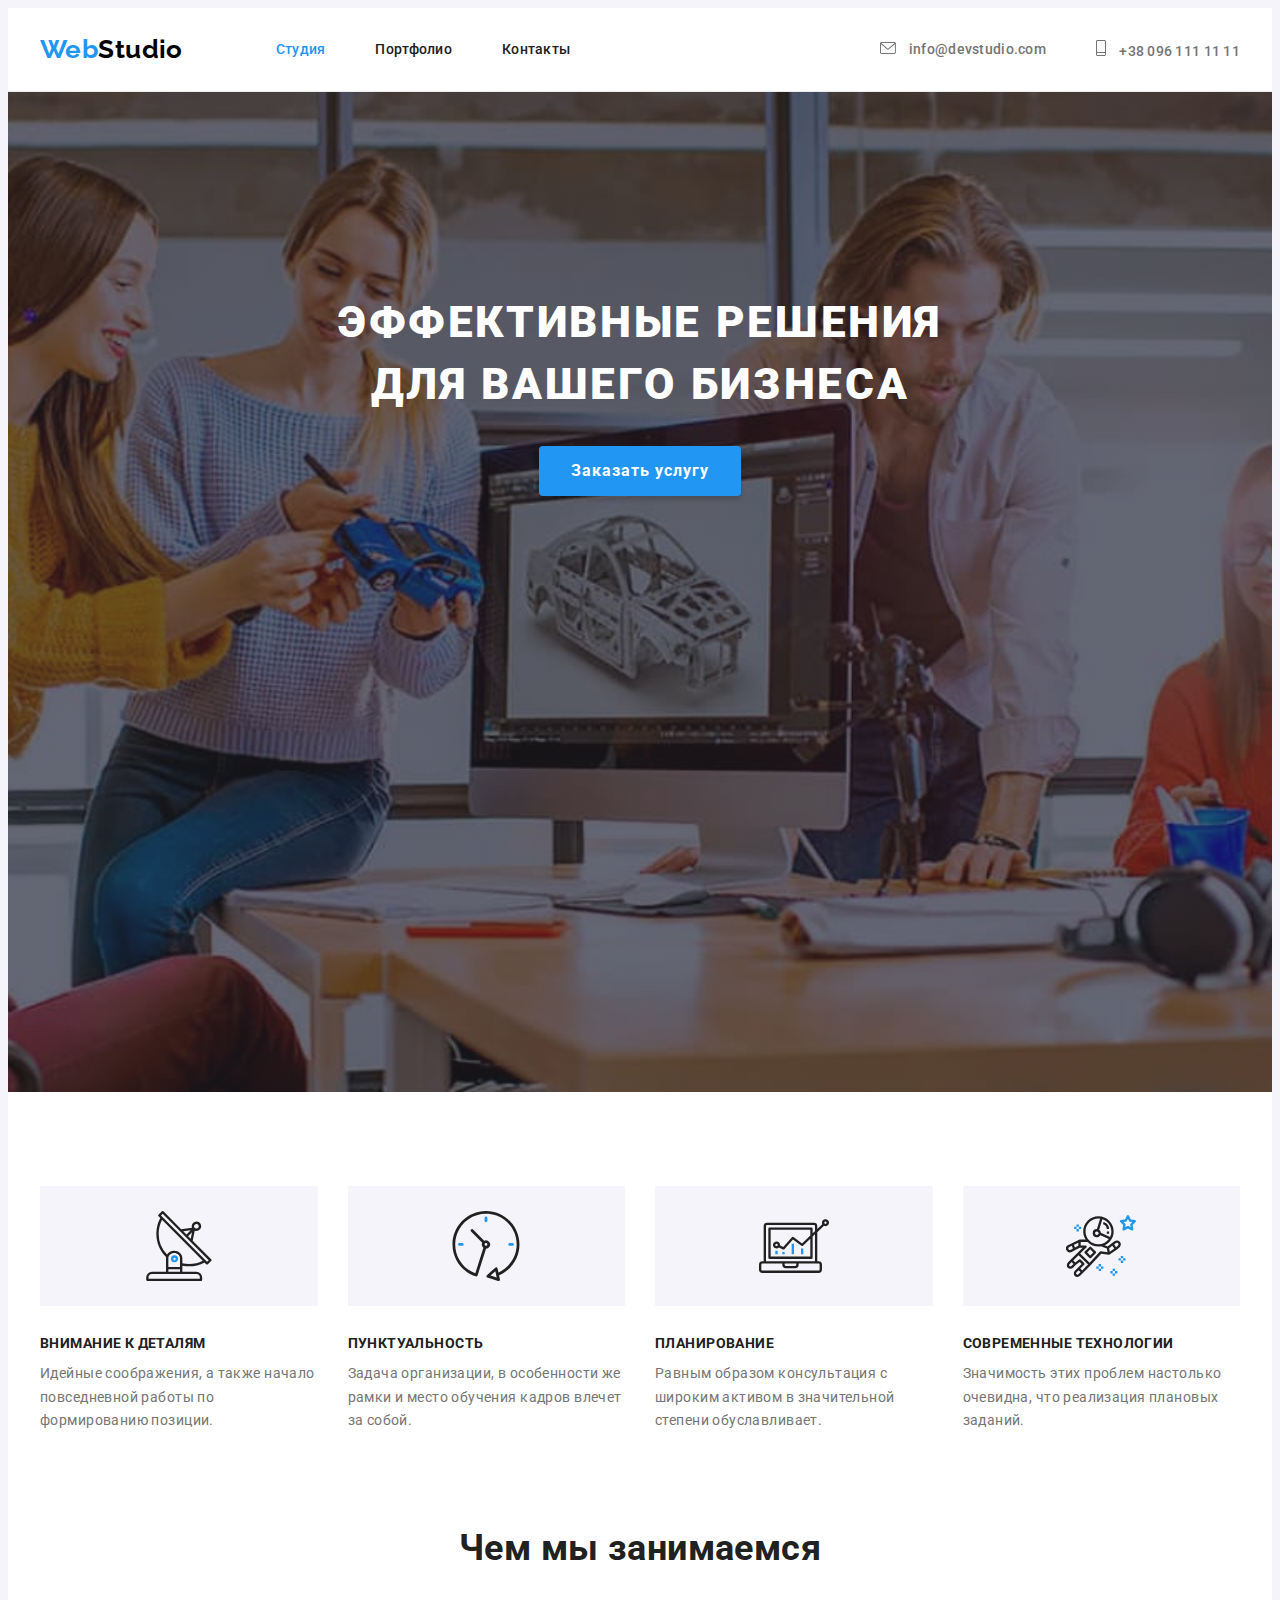
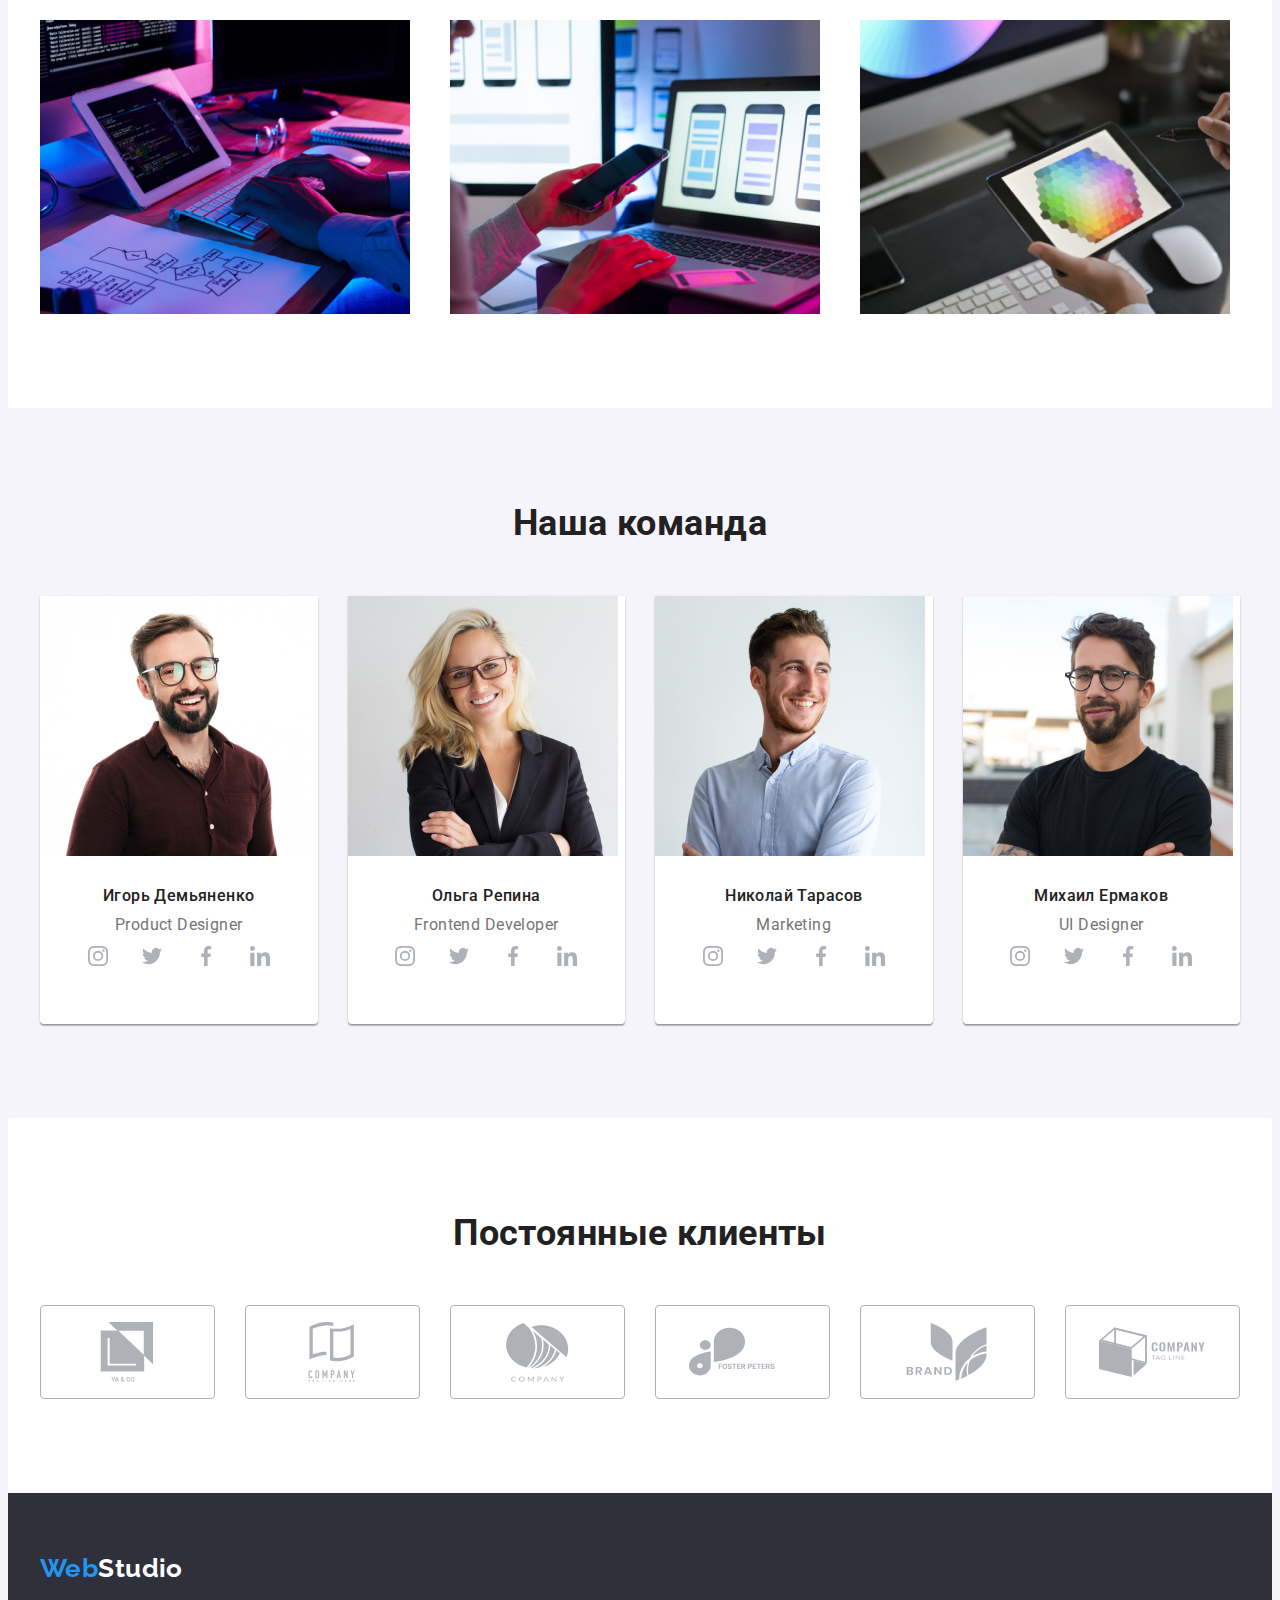
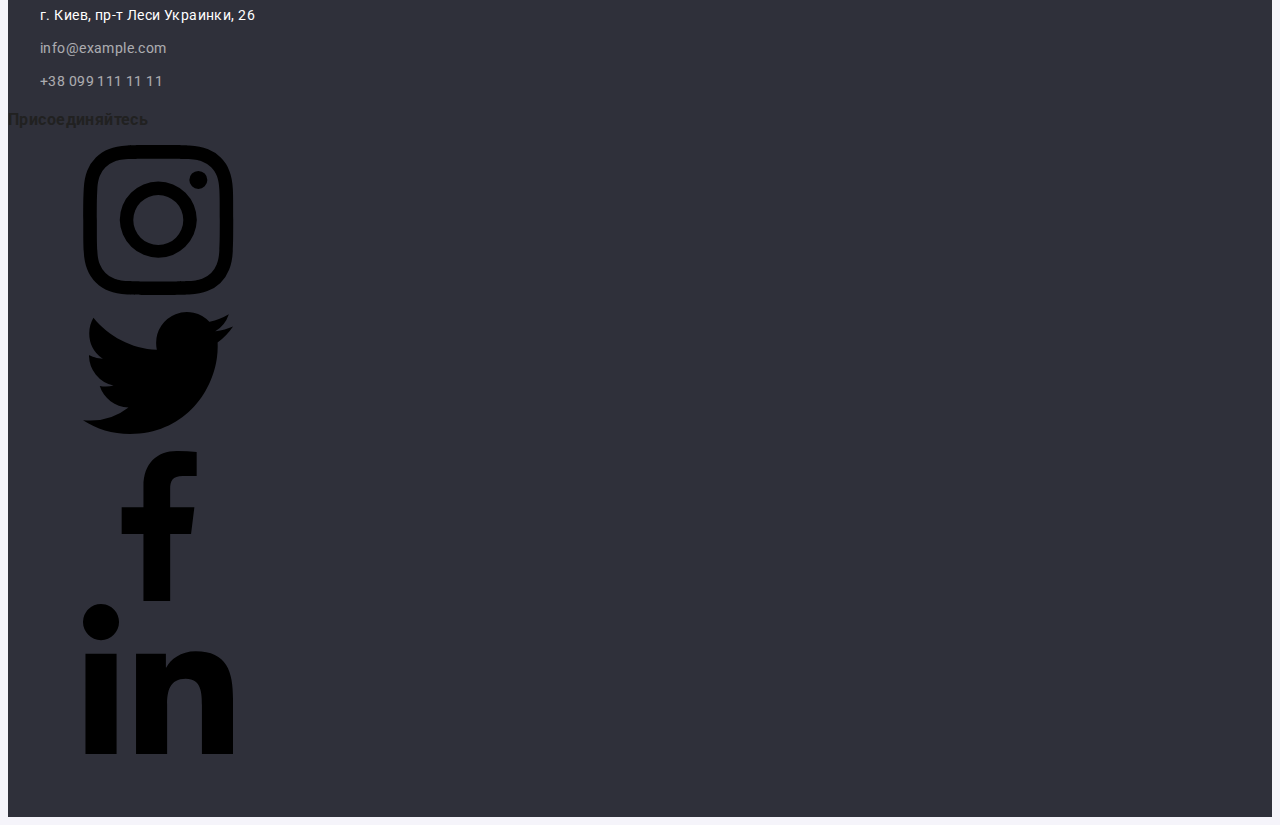
==== commit dd21401d: "fix" ====
--- a/index.html
+++ b/index.html
@@ -371,6 +371,40 @@
                 </ul>
             </address>
         </div>
+
+        <div class="footer-social">
+            <h3 class="footer-social-title">Присоединяйтесь</h3>
+            <ul class="list footer-social-list">
+                <li class="footer-social-item">
+                    <a class="footer-social-link" href="#">
+                        <svg class="footer-social-icon">
+                            <use href="./images/symbol-defs.svg#icon-instagram"></use>
+                        </svg>
+                    </a>
+                </li>
+                <li class="footer-social-item">
+                    <a class="footer-social-link" href="#">
+                        <svg class="footer-social-icon">
+                            <use href="./images/symbol-defs.svg#icon-twitter"></use>
+                        </svg>
+                    </a>
+                </li>
+                <li class="footer-social-item">
+                    <a class="footer-social-link" href="#">
+                        <svg class="footer-social-icon">
+                            <use href="./images/symbol-defs.svg#icon-facebook"></use>
+                        </svg>
+                    </a>
+                </li>
+                <li class="footer-social-item">
+                    <a class="footer-social-link" href="#">
+                        <svg class="footer-social-icon">
+                            <use href="./images/symbol-defs.svg#icon-linkedin"></use>
+                        </svg>
+                    </a>
+                </li>
+            </ul>
+        </div>
     </footer>
 
 </body>
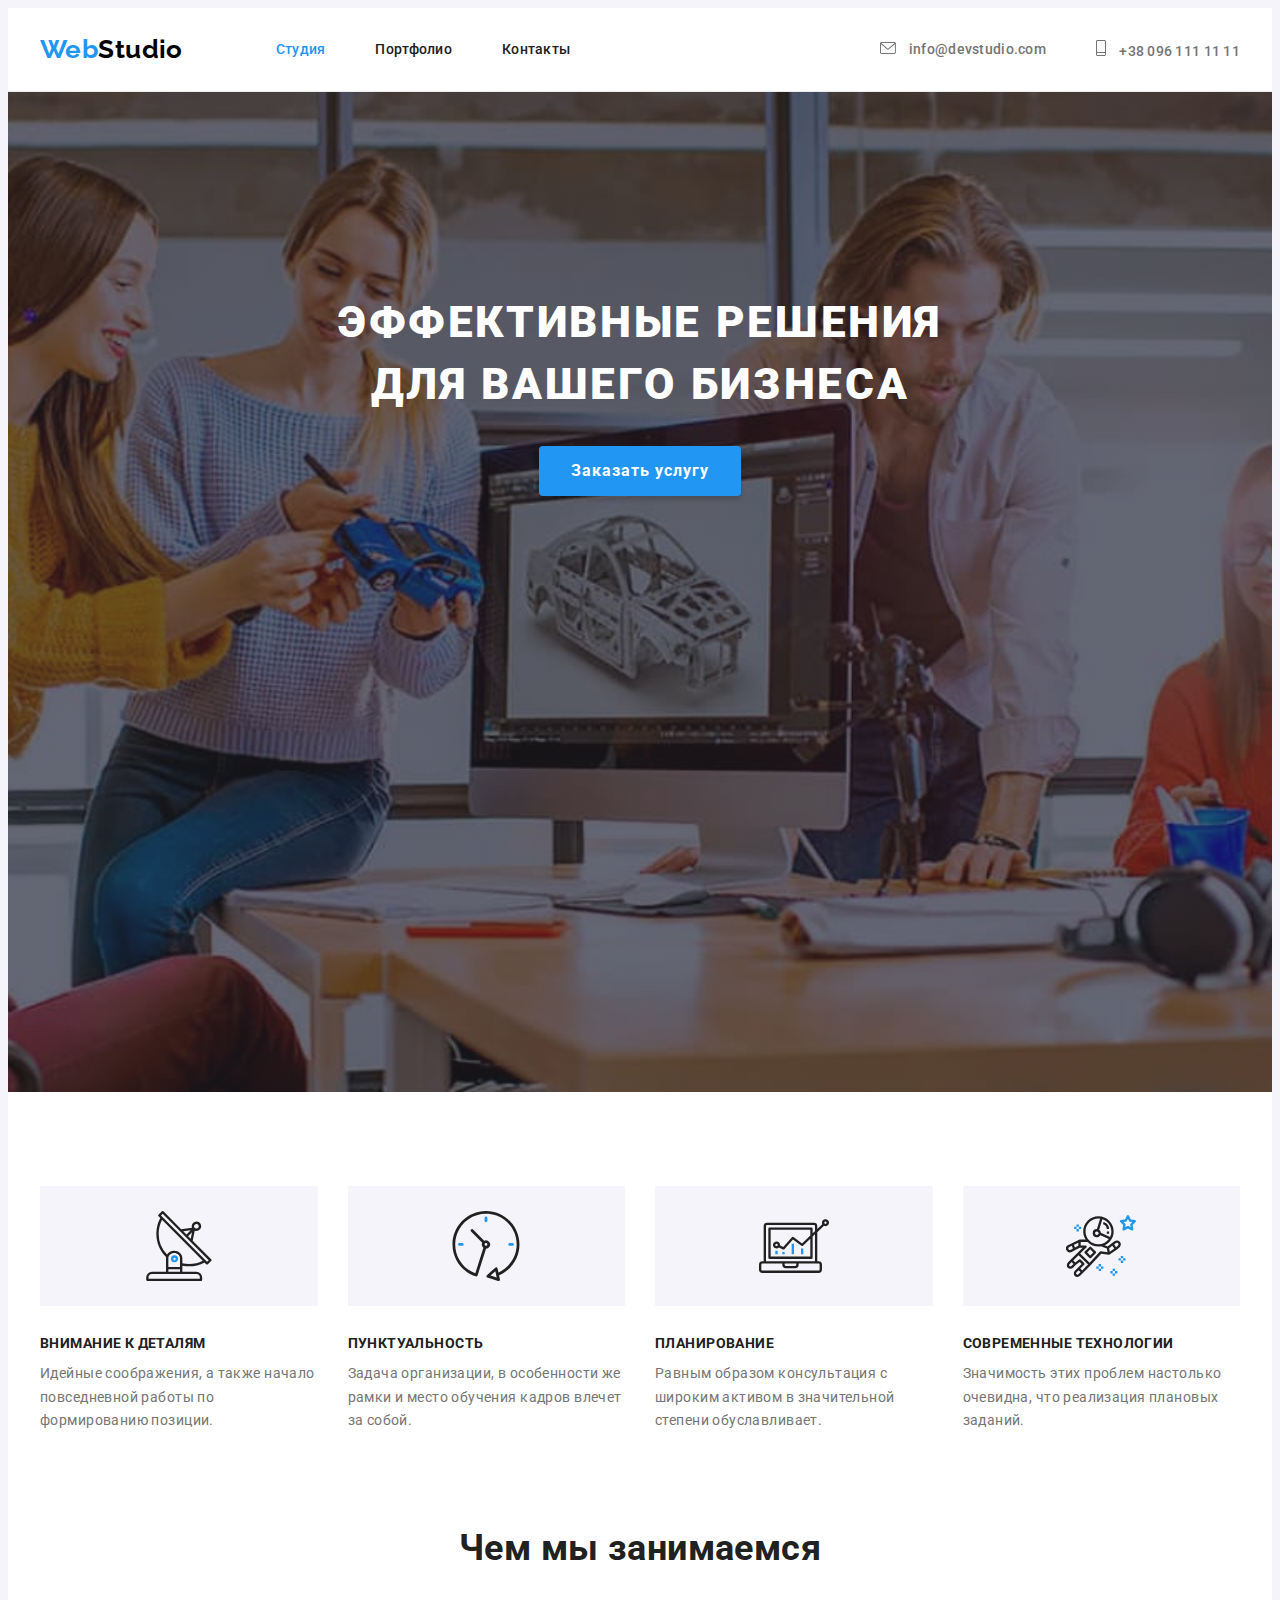
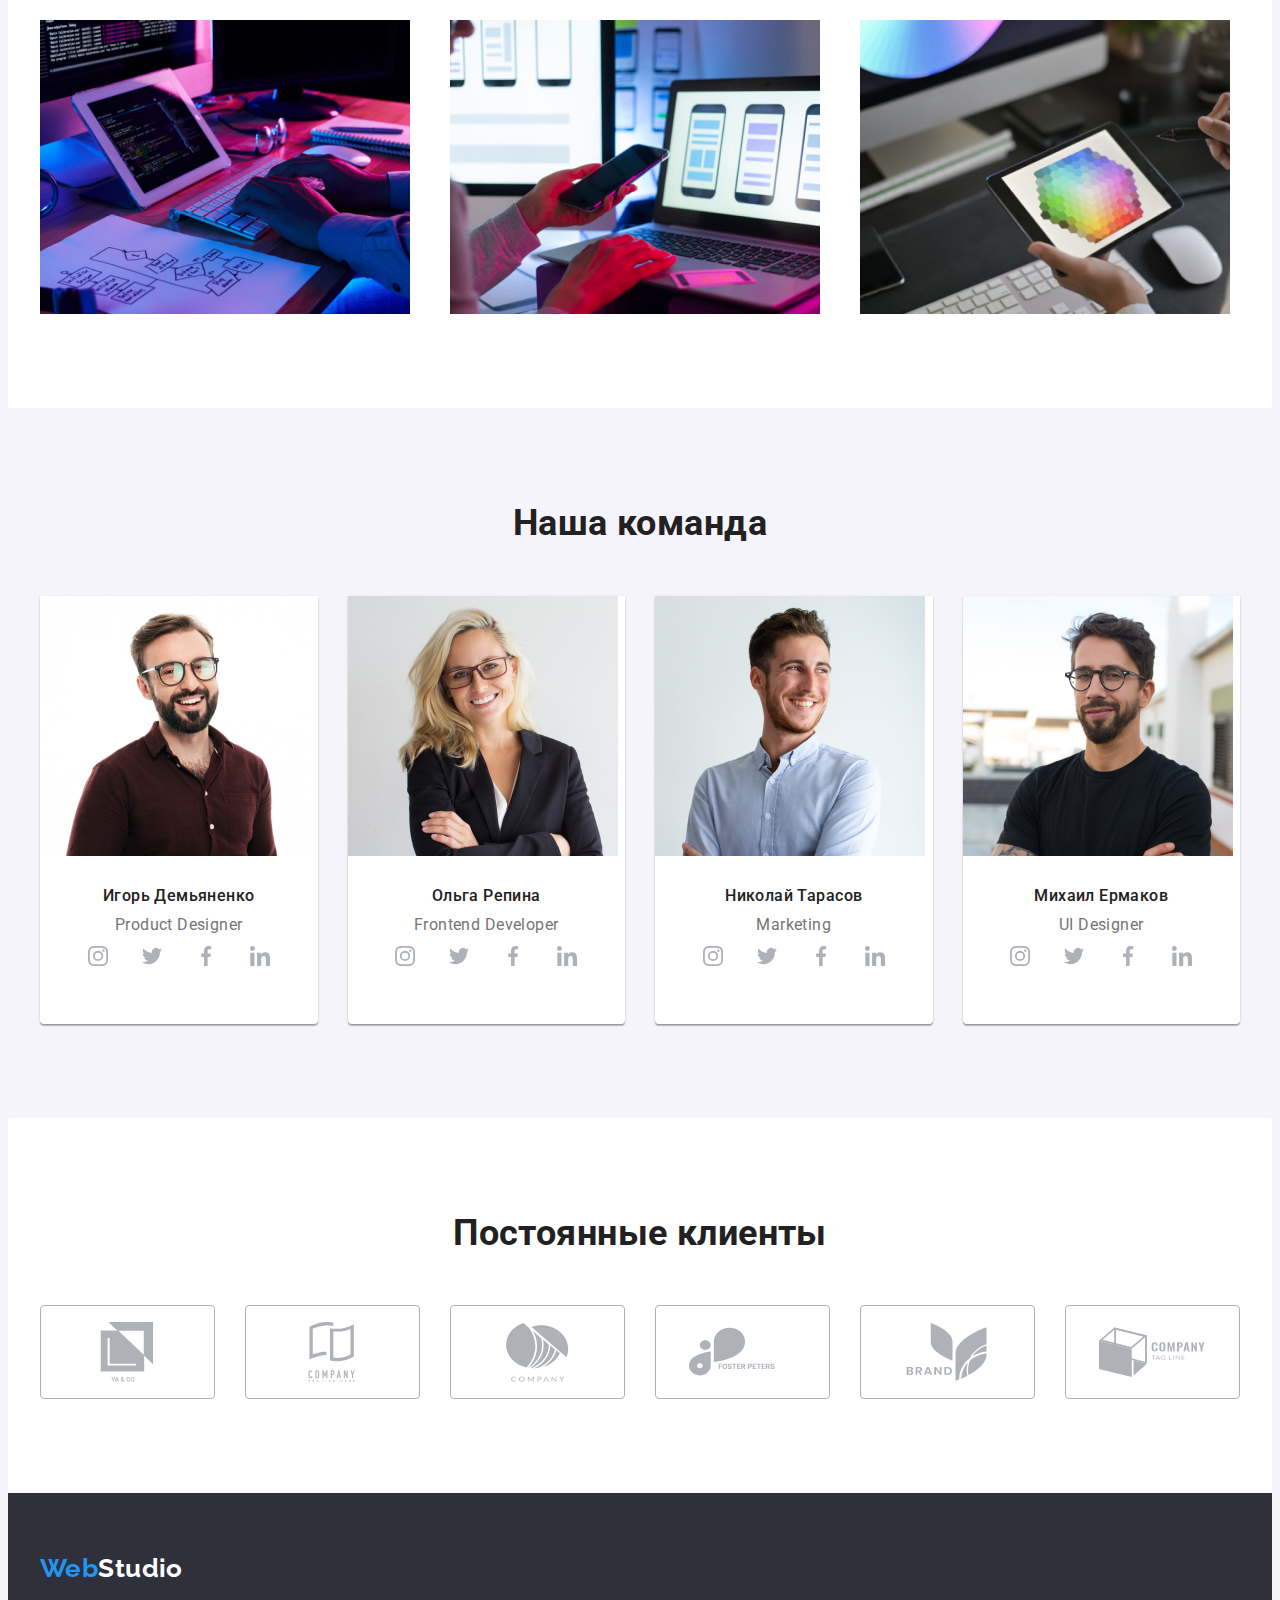
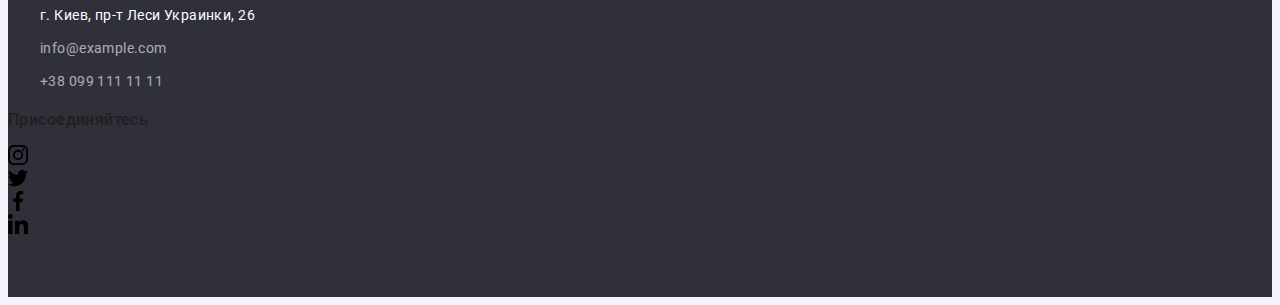
==== commit 90a23300: "fix" ====
--- a/index.html
+++ b/index.html
@@ -42,14 +42,14 @@
                 <li class="contact-item">
                     <a class="link contact-link contact-link-icon" href="mailto:info@devstudio.com">
                         <svg class="contact-icon" width="16px" height="12px">
-                            <use href="./images/symbol-defs.svg#icon-mail"></use>
+                            <use href="./images/icons.svg#icon-mail"></use>
                         </svg>
                     info@devstudio.com</a>
                 </li>
                 <li class="contact-item">
                     <a class="link contact-link contact-link-icon" href="tel:+380961111111">
                         <svg class="contact-icon" width="10px" height="16px">
-                            <use href="./images/symbol-defs.svg#icon-phone"></use>
+                            <use href="./images/icons.svg#icon-phone"></use>
                         </svg>
                     +38 096 111 11 11</a>
                 </li>
@@ -75,8 +75,8 @@
                 <ul class="list about-list">
                     <li class="about-item">
                         <div class="about-icon">
-                            <svg class="about-item-icon">
-                                <use href="./images/symbol-defs.svg#icon-antenna" ></use>
+                            <svg class="about-item-icon" width="70px" height="70px">
+                                <use href="./images/icons.svg#icon-antenna" ></use>
                             </svg>
                         </div>
                         <h3 class="about-title">Внимание к деталям</h3>
@@ -85,8 +85,8 @@
                     </li>
                     <li class="about-item">
                         <div class="about-icon">
-                            <svg class="about-item-icon">
-                                <use href="./images/symbol-defs.svg#icon-clock"></use>
+                            <svg class="about-item-icon" width="70px" height="70px">
+                                <use href="./images/icons.svg#icon-clock"></use>
                             </svg>
                         </div>
                         <h3 class="about-title">Пунктуальность</h3>
@@ -95,8 +95,8 @@
                     </li>
                     <li class="about-item">
                         <div class="about-icon">
-                            <svg class="about-item-icon">
-                                <use href="./images/symbol-defs.svg#icon-diagram"></use>
+                            <svg class="about-item-icon" width="70px" height="70px">
+                                <use href="./images/icons.svg#icon-diagram"></use>
                             </svg>
                         </div>
                         <h3 class="about-title">Планирование</h3>
@@ -105,8 +105,8 @@
                     </li>
                     <li class="about-item">
                         <div class="about-icon">
-                            <svg class="about-item-icon">
-                                <use href="./images/symbol-defs.svg#icon-astronaut"></use>
+                            <svg class="about-item-icon" width="70px" height="70px">
+                                <use href="./images/icons.svg#icon-astronaut"></use>
                             </svg>
                         </div>
                         <h3 class="about-title">Современные технологии</h3>
@@ -151,29 +151,29 @@
                             <ul class="list team-social-list">
                                 <li class="team-social-item">
                                     <a class="team-social-link" href="#">
-                                        <svg class="team-social-icon">
-                                            <use href="./images/symbol-defs.svg#icon-instagram"></use>
-                                        </svg>
-                                    </a>
-                                </li>
-                                <li class="team-social-item">
-                                    <a class="team-social-link" href="#">
-                                        <svg class="team-social-icon">
-                                            <use href="./images/symbol-defs.svg#icon-twitter"></use>
-                                        </svg>
-                                    </a>
-                                </li>
-                                <li class="team-social-item">
-                                    <a class="team-social-link" href="#">
-                                        <svg class="team-social-icon">
-                                            <use href="./images/symbol-defs.svg#icon-facebook"></use>
-                                        </svg>
-                                    </a>
-                                </li>
-                                <li class="team-social-item">
-                                    <a class="team-social-link" href="#">
-                                        <svg class="team-social-icon">
-                                            <use href="./images/symbol-defs.svg#icon-linkedin"></use>
+                                        <svg class="team-social-icon" width="20px" height="20px">
+                                            <use href="./images/icons.svg#icon-instagram"></use>
+                                        </svg>
+                                    </a>
+                                </li>
+                                <li class="team-social-item">
+                                    <a class="team-social-link" href="#">
+                                        <svg class="team-social-icon" width="20px" height="20px">
+                                            <use href="./images/icons.svg#icon-twitter"></use>
+                                        </svg>
+                                    </a>
+                                </li>
+                                <li class="team-social-item">
+                                    <a class="team-social-link" href="#">
+                                        <svg class="team-social-icon" width="20px" height="20px">
+                                            <use href="./images/icons.svg#icon-facebook"></use>
+                                        </svg>
+                                    </a>
+                                </li>
+                                <li class="team-social-item">
+                                    <a class="team-social-link" href="#">
+                                        <svg class="team-social-icon" width="20px" height="20px">
+                                            <use href="./images/icons.svg#icon-linkedin"></use>
                                         </svg>
                                     </a>
                                 </li>
@@ -189,29 +189,29 @@
                             <ul class="list team-social-list">
                                 <li class="team-social-item">
                                     <a class="team-social-link" href="#">
-                                        <svg class="team-social-icon">
-                                            <use href="./images/symbol-defs.svg#icon-instagram"></use>
-                                        </svg>
-                                    </a>
-                                </li>
-                                <li class="team-social-item">
-                                    <a class="team-social-link" href="#">
-                                        <svg class="team-social-icon">
-                                            <use href="./images/symbol-defs.svg#icon-twitter"></use>
-                                        </svg>
-                                    </a>
-                                </li>
-                                <li class="team-social-item">
-                                    <a class="team-social-link" href="#">
-                                        <svg class="team-social-icon">
-                                            <use href="./images/symbol-defs.svg#icon-facebook"></use>
-                                        </svg>
-                                    </a>
-                                </li>
-                                <li class="team-social-item">
-                                    <a class="team-social-link" href="#">
-                                        <svg class="team-social-icon">
-                                            <use href="./images/symbol-defs.svg#icon-linkedin"></use>
+                                        <svg class="team-social-icon" width="20px" height="20px">
+                                            <use href="./images/icons.svg#icon-instagram"></use>
+                                        </svg>
+                                    </a>
+                                </li>
+                                <li class="team-social-item">
+                                    <a class="team-social-link" href="#">
+                                        <svg class="team-social-icon" width="20px" height="20px">
+                                            <use href="./images/icons.svg#icon-twitter"></use>
+                                        </svg>
+                                    </a>
+                                </li>
+                                <li class="team-social-item">
+                                    <a class="team-social-link" href="#">
+                                        <svg class="team-social-icon" width="20px" height="20px">
+                                            <use href="./images/icons.svg#icon-facebook"></use>
+                                        </svg>
+                                    </a>
+                                </li>
+                                <li class="team-social-item">
+                                    <a class="team-social-link" href="#">
+                                        <svg class="team-social-icon" width="20px" height="20px">
+                                            <use href="./images/icons.svg#icon-linkedin"></use>
                                         </svg>
                                     </a>
                                 </li>
@@ -227,29 +227,29 @@
                             <ul class="list team-social-list">
                                 <li class="team-social-item">
                                     <a class="team-social-link" href="#">
-                                        <svg class="team-social-icon">
-                                            <use href="./images/symbol-defs.svg#icon-instagram"></use>
-                                        </svg>
-                                    </a>
-                                </li>
-                                <li class="team-social-item">
-                                    <a class="team-social-link" href="#">
-                                        <svg class="team-social-icon">
-                                            <use href="./images/symbol-defs.svg#icon-twitter"></use>
-                                        </svg>
-                                    </a>
-                                </li>
-                                <li class="team-social-item">
-                                    <a class="team-social-link" href="#">
-                                        <svg class="team-social-icon">
-                                            <use href="./images/symbol-defs.svg#icon-facebook"></use>
-                                        </svg>
-                                    </a>
-                                </li>
-                                <li class="team-social-item">
-                                    <a class="team-social-link" href="#">
-                                        <svg class="team-social-icon">
-                                            <use href="./images/symbol-defs.svg#icon-linkedin"></use>
+                                        <svg class="team-social-icon" width="20px" height="20px">
+                                            <use href="./images/icons.svg#icon-instagram"></use>
+                                        </svg>
+                                    </a>
+                                </li>
+                                <li class="team-social-item">
+                                    <a class="team-social-link" href="#">
+                                        <svg class="team-social-icon" width="20px" height="20px">
+                                            <use href="./images/icons.svg#icon-twitter"></use>
+                                        </svg>
+                                    </a>
+                                </li>
+                                <li class="team-social-item">
+                                    <a class="team-social-link" href="#">
+                                        <svg class="team-social-icon" width="20px" height="20px">
+                                            <use href="./images/icons.svg#icon-facebook"></use>
+                                        </svg>
+                                    </a>
+                                </li>
+                                <li class="team-social-item">
+                                    <a class="team-social-link" href="#">
+                                        <svg class="team-social-icon" width="20px" height="20px">
+                                            <use href="./images/icons.svg#icon-linkedin"></use>
                                         </svg>
                                     </a>
                                 </li>
@@ -265,29 +265,29 @@
                             <ul class="list team-social-list">
                                 <li class="team-social-item">
                                     <a class="team-social-link" href="#">
-                                        <svg class="team-social-icon">
-                                            <use href="./images/symbol-defs.svg#icon-instagram"></use>
-                                        </svg>
-                                    </a>
-                                </li>
-                                <li class="team-social-item">
-                                    <a class="team-social-link" href="#">
-                                        <svg class="team-social-icon">
-                                            <use href="./images/symbol-defs.svg#icon-twitter"></use>
-                                        </svg>
-                                    </a>
-                                </li>
-                                <li class="team-social-item">
-                                    <a class="team-social-link" href="#">
-                                        <svg class="team-social-icon">
-                                            <use href="./images/symbol-defs.svg#icon-facebook"></use>
-                                        </svg>
-                                    </a>
-                                </li>
-                                <li class="team-social-item">
-                                    <a class="team-social-link" href="#">
-                                        <svg class="team-social-icon">
-                                            <use href="./images/symbol-defs.svg#icon-linkedin"></use>
+                                        <svg class="team-social-icon" width="20px" height="20px">
+                                            <use href="./images/icons.svg#icon-instagram"></use>
+                                        </svg>
+                                    </a>
+                                </li>
+                                <li class="team-social-item">
+                                    <a class="team-social-link" href="#">
+                                        <svg class="team-social-icon" width="20px" height="20px">
+                                            <use href="./images/icons.svg#icon-twitter"></use>
+                                        </svg>
+                                    </a>
+                                </li>
+                                <li class="team-social-item">
+                                    <a class="team-social-link" href="#">
+                                        <svg class="team-social-icon" width="20px" height="20px">
+                                            <use href="./images/icons.svg#icon-facebook"></use>
+                                        </svg>
+                                    </a>
+                                </li>
+                                <li class="team-social-item">
+                                    <a class="team-social-link" href="#">
+                                        <svg class="team-social-icon" width="20px" height="20px">
+                                            <use href="./images/icons.svg#icon-linkedin"></use>
                                         </svg>
                                     </a>
                                 </li>
@@ -305,43 +305,43 @@
                 <ul class="list clients-list">
                     <li class="clients-item">
                         <a class="clients-link" href="#">
-                            <svg class="clients-icon">
-                                <use href="./images/symbol-defs.svg#icon-logo1"></use>
-                            </svg>
-                        </a>
-                    </li>
-                    <li class="clients-item">
-                        <a class="clients-link" href="#">
-                            <svg class="clients-icon">
-                                <use href="./images/symbol-defs.svg#icon-logo2"></use>
-                            </svg>
-                        </a>
-                    </li>
-                    <li class="clients-item">
-                        <a class="clients-link" href="#">
-                            <svg class="clients-icon">
-                                <use href="./images/symbol-defs.svg#icon-logo3"></use>
-                            </svg>
-                        </a>
-                    </li>
-                    <li class="clients-item">
-                        <a class="clients-link" href="#">
-                            <svg class="clients-icon">
-                                <use href="./images/symbol-defs.svg#icon-logo4"></use>
-                            </svg>
-                        </a>
-                    </li>
-                    <li class="clients-item">
-                        <a class="clients-link" href="#">
-                            <svg class="clients-icon">
-                                <use href="./images/symbol-defs.svg#icon-logo5"></use>
-                            </svg>
-                        </a>
-                    </li>
-                    <li class="clients-item">
-                        <a class="clients-link" href="#">
-                            <svg class="clients-icon">
-                                <use href="./images/symbol-defs.svg#icon-logo6"></use>
+                            <svg class="clients-icon" width="106px" height="60px">
+                                <use href="./images/icons.svg#icon-logo1"></use>
+                            </svg>
+                        </a>
+                    </li>
+                    <li class="clients-item">
+                        <a class="clients-link" href="#">
+                            <svg class="clients-icon" width="106px" height="60px">
+                                <use href="./images/icons.svg#icon-logo2"></use>
+                            </svg>
+                        </a>
+                    </li>
+                    <li class="clients-item">
+                        <a class="clients-link" href="#">
+                            <svg class="clients-icon" width="106px" height="60px">
+                                <use href="./images/icons.svg#icon-logo3"></use>
+                            </svg>
+                        </a>
+                    </li>
+                    <li class="clients-item">
+                        <a class="clients-link" href="#">
+                            <svg class="clients-icon" width="106px" height="60px">
+                                <use href="./images/icons.svg#icon-logo4"></use>
+                            </svg>
+                        </a>
+                    </li>
+                    <li class="clients-item">
+                        <a class="clients-link" href="#">
+                            <svg class="clients-icon" width="106px" height="60px">
+                                <use href="./images/icons.svg#icon-logo5"></use>
+                            </svg>
+                        </a>
+                    </li>
+                    <li class="clients-item">
+                        <a class="clients-link" href="#">
+                            <svg class="clients-icon" width="106px" height="60px">
+                                <use href="./images/icons.svg#icon-logo6"></use>
                             </svg>
                         </a>
                     </li>
@@ -377,29 +377,29 @@
             <ul class="list footer-social-list">
                 <li class="footer-social-item">
                     <a class="footer-social-link" href="#">
-                        <svg class="footer-social-icon">
-                            <use href="./images/symbol-defs.svg#icon-instagram"></use>
+                        <svg class="footer-social-icon" width="20px" height="20px">
+                            <use href="./images/icons.svg#icon-instagram"></use>
                         </svg>
                     </a>
                 </li>
                 <li class="footer-social-item">
                     <a class="footer-social-link" href="#">
-                        <svg class="footer-social-icon">
-                            <use href="./images/symbol-defs.svg#icon-twitter"></use>
+                        <svg class="footer-social-icon" width="20px" height="20px">
+                            <use href="./images/icons.svg#icon-twitter"></use>
                         </svg>
                     </a>
                 </li>
                 <li class="footer-social-item">
                     <a class="footer-social-link" href="#">
-                        <svg class="footer-social-icon">
-                            <use href="./images/symbol-defs.svg#icon-facebook"></use>
+                        <svg class="footer-social-icon" width="20px" height="20px">
+                            <use href="./images/icons.svg#icon-facebook"></use>
                         </svg>
                     </a>
                 </li>
                 <li class="footer-social-item">
                     <a class="footer-social-link" href="#">
-                        <svg class="footer-social-icon">
-                            <use href="./images/symbol-defs.svg#icon-linkedin"></use>
+                        <svg class="footer-social-icon" width="20px" height="20px">
+                            <use href="./images/icons.svg#icon-linkedin"></use>
                         </svg>
                     </a>
                 </li>
--- a/css/styles.css
+++ b/css/styles.css
@@ -266,11 +266,6 @@
     background-color: var(--primary-background);
 }
 
-.about-item-icon {
-    width: 70px;
-    height: 70px;
-}
-
 .about-title {
     margin-top: 0;
     margin-bottom: 10px;
@@ -378,13 +373,12 @@
 }
 
 .team-social-item {
+  
+}
+
+.team-social-link {
     width: 44px;
     height: 44px;
-}
-
-.team-social-link {
-    width: 100%;
-    height: 100%;
     display: flex;
     justify-content: center;
     align-items: center;
@@ -399,11 +393,6 @@
     background-color: var(--accent-color);
 }
 
-.team-social-icon {
-    width: 20px;
-    height: 20px;
-}
-
 /* Clients */
 
 .clients {
@@ -433,11 +422,6 @@
 .clients-link:focus {
     fill: var(--accent-color);
     border: 1px solid var(--accent-color);
-}
-
-.clients-icon {
-    width: 106px;
-    height: 60px;
 }
 
 /* Portfolio section */
@@ -505,6 +489,10 @@
     margin-bottom: 0;
 }
 
+.portfolio-item:hover {
+    box-shadow: 0px 1px 1px rgba(0, 0, 0, 0.12), 0px 4px 4px rgba(0, 0, 0, 0.06), 1px 4px 6px rgba(0, 0, 0, 0.16);
+}
+
 .portfolio-img {
     
 }
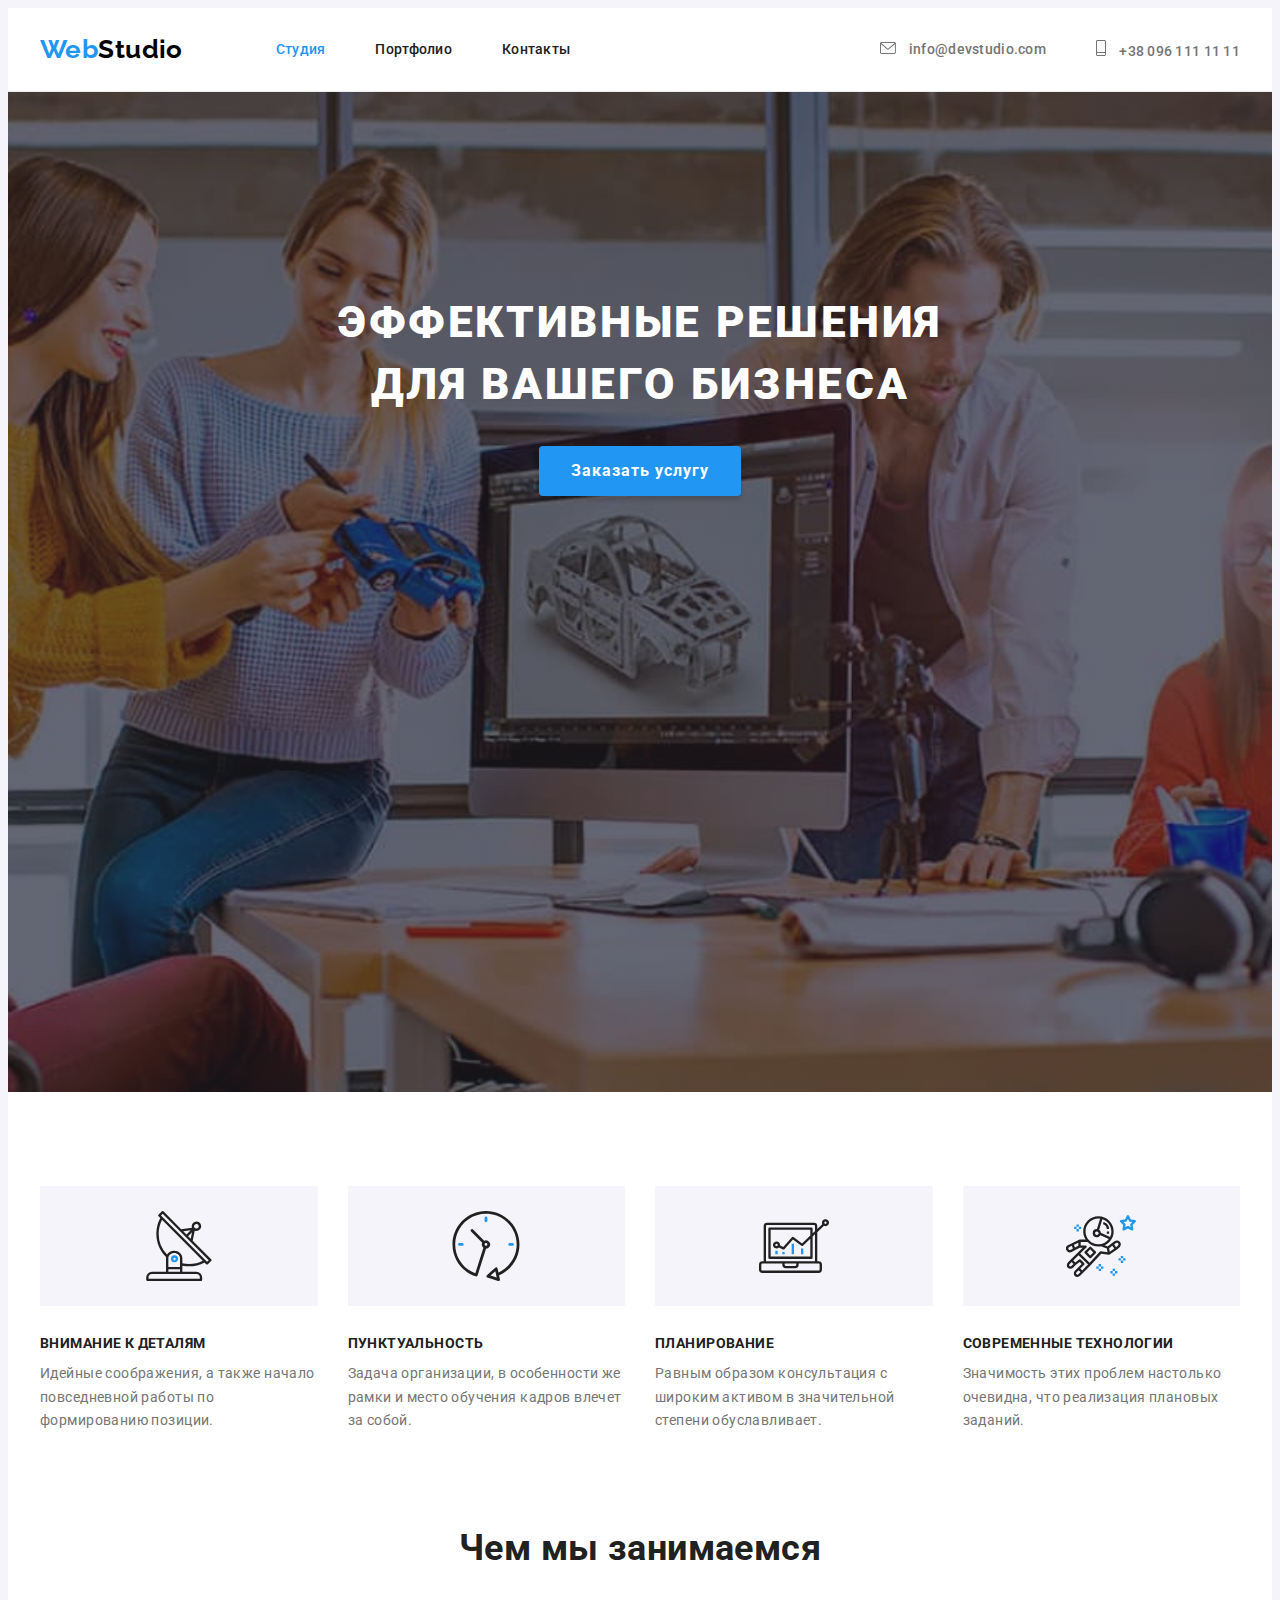
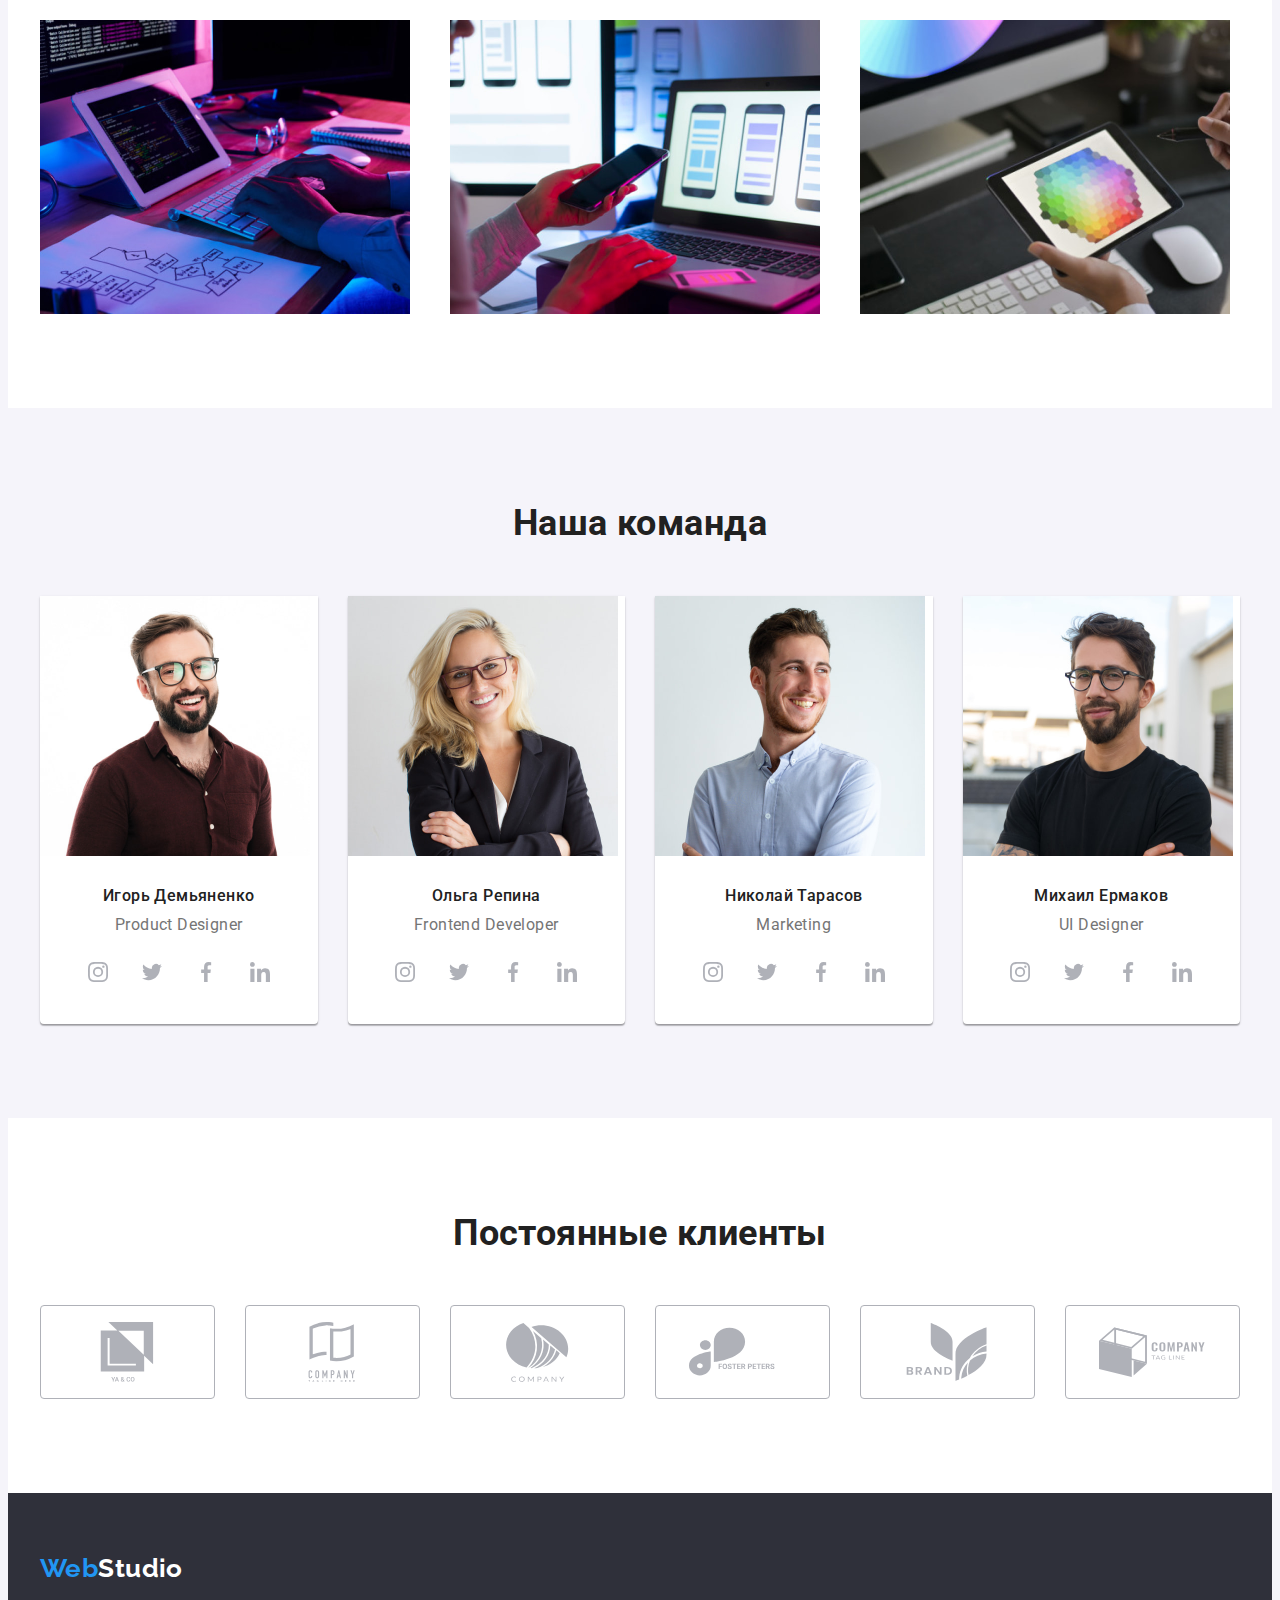
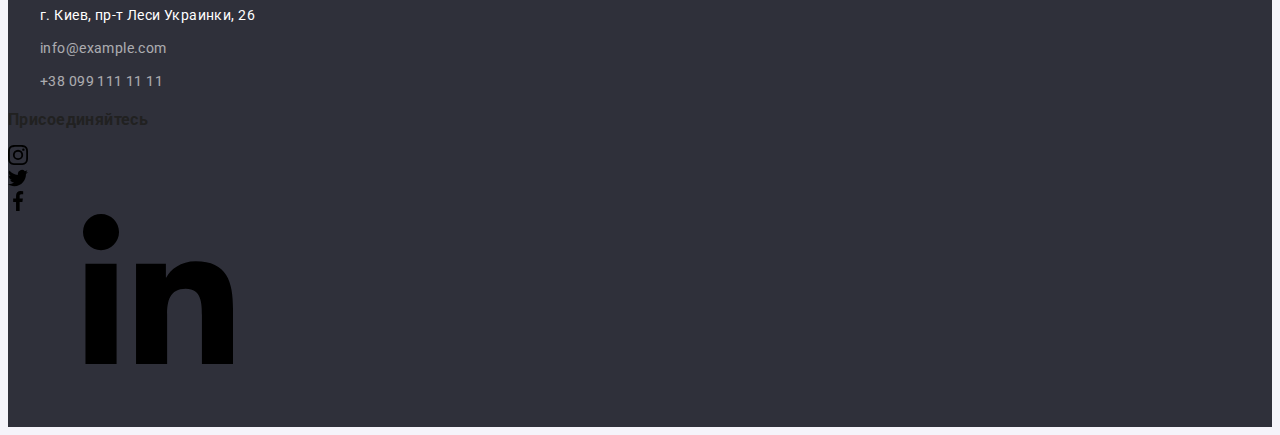
==== commit 16a69b46: "fix" ====
--- a/index.html
+++ b/index.html
@@ -398,7 +398,7 @@
                 </li>
                 <li class="footer-social-item">
                     <a class="footer-social-link" href="#">
-                        <svg class="footer-social-icon" width="20px" height="20px">
+                        <svg class="footer-social-icon" >
                             <use href="./images/icons.svg#icon-linkedin"></use>
                         </svg>
                     </a>
--- a/css/styles.css
+++ b/css/styles.css
@@ -343,10 +343,11 @@
 }
 
 .team-card-wrapper {
-    padding: 30px 0 16px 0;
+    /* padding: 30px 0 16px 0; */
 }
 
 .team-name {
+    padding-top: 30px;
     margin-top: 0;
     margin-bottom: 10px;
 
@@ -357,7 +358,7 @@
 
 .team-profession {
     margin-top: 0;
-    margin-bottom: 0;
+    margin-bottom: 16px;
 
     font-size: 16px;
     line-height: 1.2;
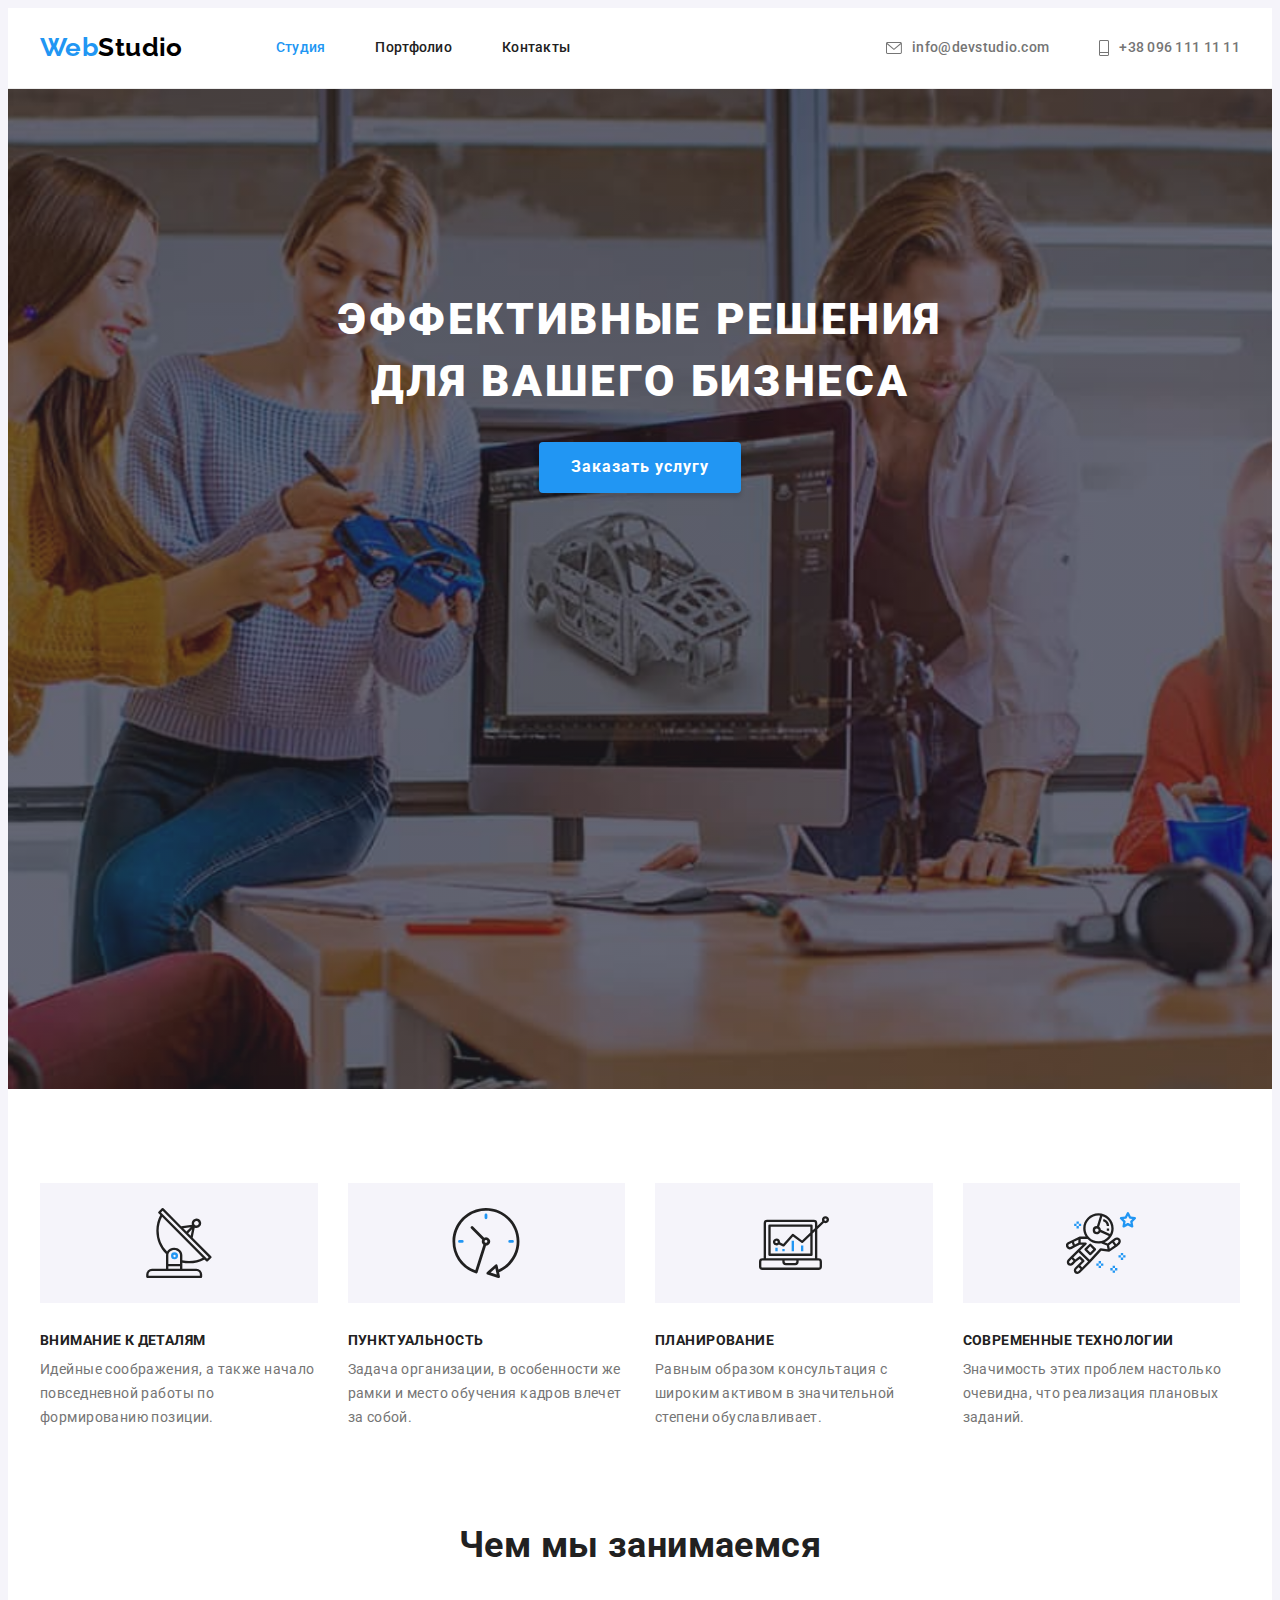
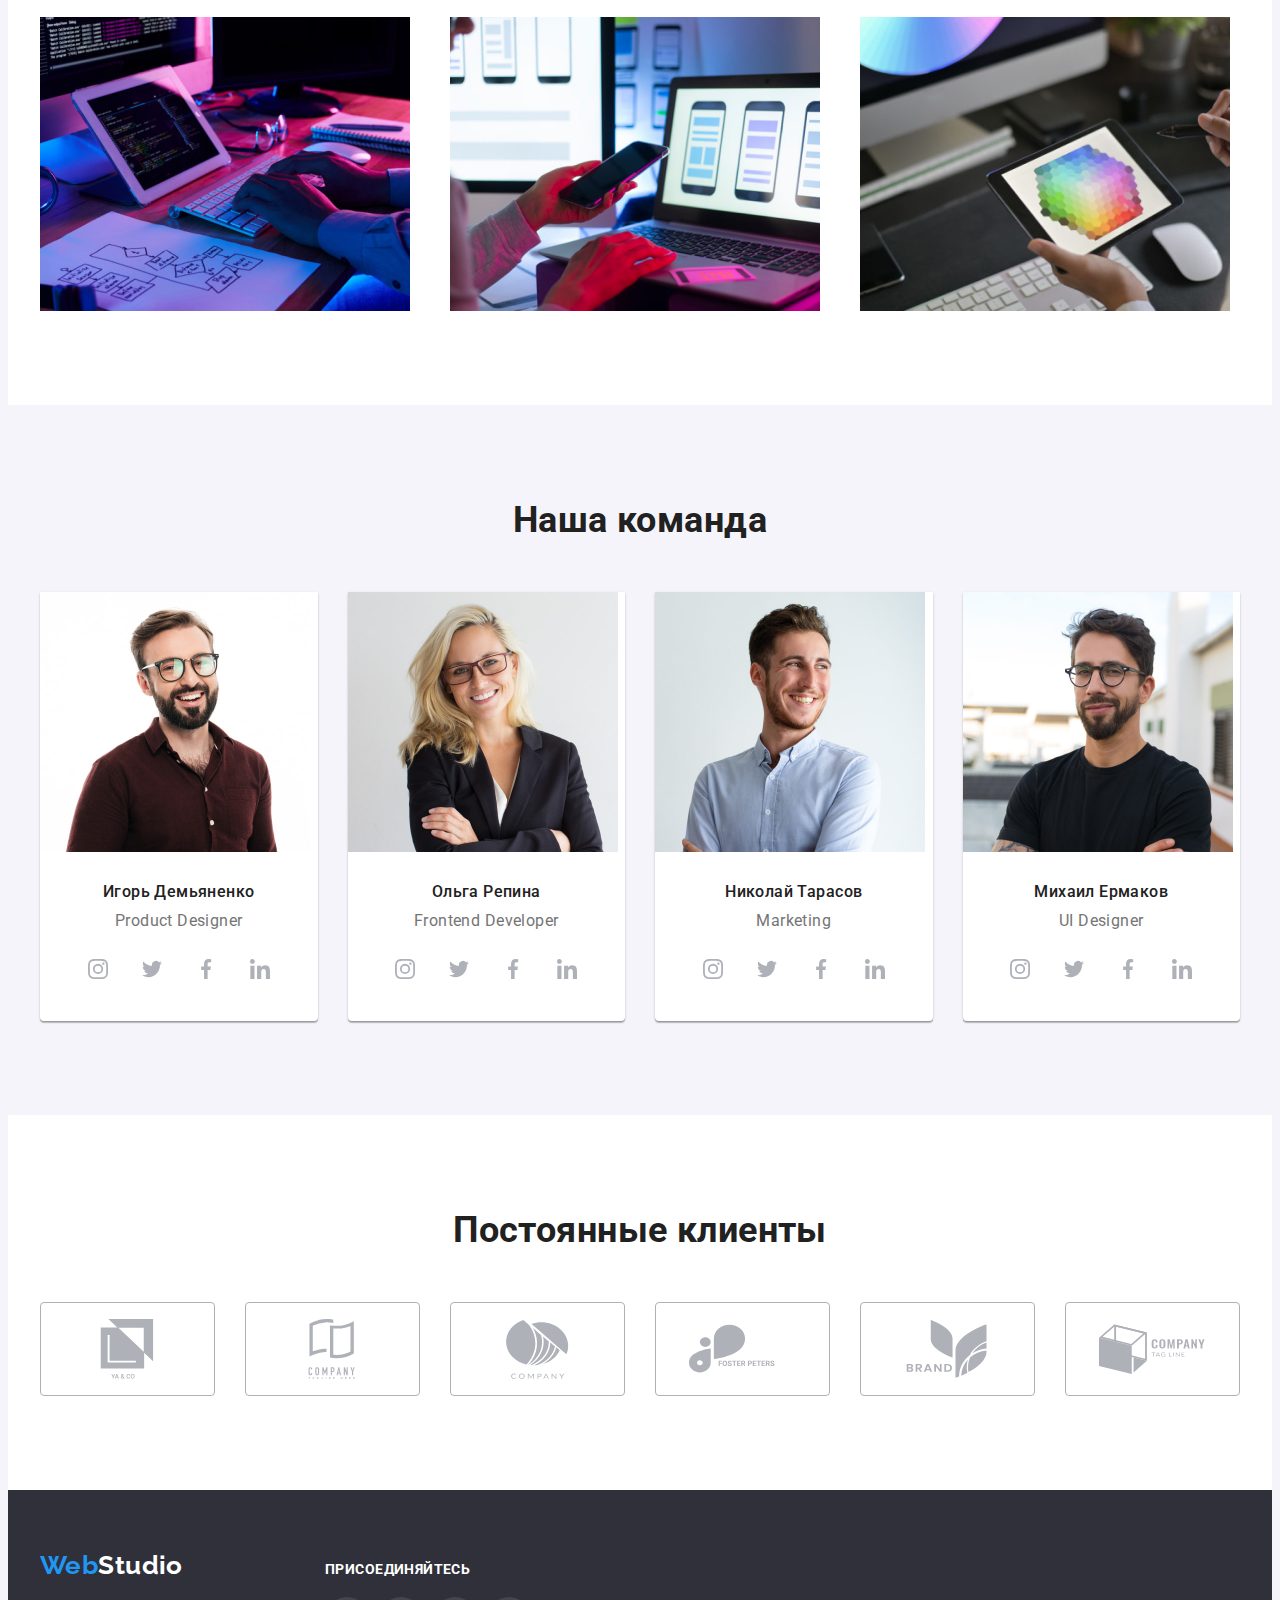
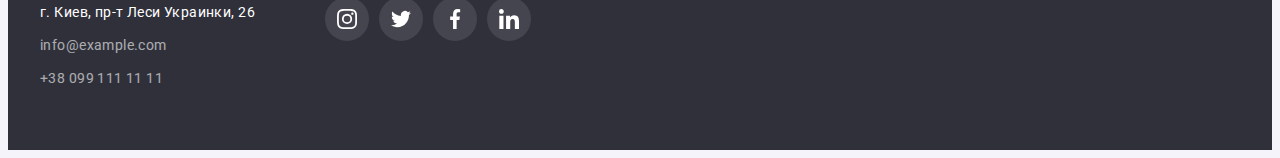
==== commit 78c3fb0e: "added icons + shadows" ====
--- a/index.html
+++ b/index.html
@@ -354,56 +354,58 @@
 
     <!-- Footer -->
     <footer class="footer">
-        <div class="container">
-            <a class="footer-logo" href="./index.html"><span class="footer-text">Web</span>Studio</a>
-            <address class="address">
-                <ul class="list address-list">
-                    <li class="first address-item">
-                        <a class="address-contact" href="https://goo.gl/maps/cuWvZPxTjKMrRTUg6" target="_blank"
-                            rel="noopener noreferrer">г. Киев, пр-т Леси Украинки, 26</a>
-                    </li>
-                    <li class="address-item">
-                        <a class="link address-contact" href="mailto:info@example.com">info@example.com</a>
-                    </li>
-                    <li class="address-item">
-                        <a class="link address-contact" href="tel:+380991111111">+38 099 111 11 11</a>
-                    </li>
-                </ul>
-            </address>
-        </div>
-
-        <div class="footer-social">
-            <h3 class="footer-social-title">Присоединяйтесь</h3>
-            <ul class="list footer-social-list">
-                <li class="footer-social-item">
-                    <a class="footer-social-link" href="#">
-                        <svg class="footer-social-icon" width="20px" height="20px">
-                            <use href="./images/icons.svg#icon-instagram"></use>
-                        </svg>
-                    </a>
-                </li>
-                <li class="footer-social-item">
-                    <a class="footer-social-link" href="#">
-                        <svg class="footer-social-icon" width="20px" height="20px">
-                            <use href="./images/icons.svg#icon-twitter"></use>
-                        </svg>
-                    </a>
-                </li>
-                <li class="footer-social-item">
-                    <a class="footer-social-link" href="#">
-                        <svg class="footer-social-icon" width="20px" height="20px">
-                            <use href="./images/icons.svg#icon-facebook"></use>
-                        </svg>
-                    </a>
-                </li>
-                <li class="footer-social-item">
-                    <a class="footer-social-link" href="#">
-                        <svg class="footer-social-icon" >
-                            <use href="./images/icons.svg#icon-linkedin"></use>
-                        </svg>
-                    </a>
-                </li>
-            </ul>
+        <div class="container page-footer">
+            <div>
+                <a class="footer-logo" href="./index.html"><span class="footer-text">Web</span>Studio</a>
+                <address class="address">
+                    <ul class="list address-list">
+                        <li class="first address-item">
+                            <a class="address-contact" href="https://goo.gl/maps/cuWvZPxTjKMrRTUg6" target="_blank"
+                                rel="noopener noreferrer">г. Киев, пр-т Леси Украинки, 26</a>
+                        </li>
+                        <li class="address-item">
+                            <a class="link address-contact" href="mailto:info@example.com">info@example.com</a>
+                        </li>
+                        <li class="address-item">
+                            <a class="link address-contact" href="tel:+380991111111">+38 099 111 11 11</a>
+                        </li>
+                    </ul>
+                </address>
+            </div>
+
+            <div class="footer-social">
+                <h3 class="footer-social-title">Присоединяйтесь</h3>
+                <ul class="list footer-social-list">
+                    <li class="footer-social-item">
+                        <a class="footer-social-link" href="#">
+                            <svg class="footer-social-icon" width="20px" height="20px">
+                                <use href="./images/icons.svg#icon-instagram"></use>
+                            </svg>
+                        </a>
+                    </li>
+                    <li class="footer-social-item">
+                        <a class="footer-social-link" href="#">
+                            <svg class="footer-social-icon" width="20px" height="20px">
+                                <use href="./images/icons.svg#icon-twitter"></use>
+                            </svg>
+                        </a>
+                    </li>
+                    <li class="footer-social-item">
+                        <a class="footer-social-link" href="#">
+                            <svg class="footer-social-icon" width="20px" height="20px">
+                                <use href="./images/icons.svg#icon-facebook"></use>
+                            </svg>
+                        </a>
+                    </li>
+                    <li class="footer-social-item">
+                        <a class="footer-social-link" href="#">
+                            <svg class="footer-social-icon" width="20px" height="20px">
+                                <use href="./images/icons.svg#icon-linkedin"></use>
+                            </svg>
+                        </a>
+                    </li>
+                </ul>
+            </div>
         </div>
     </footer>
 
--- a/css/styles.css
+++ b/css/styles.css
@@ -148,7 +148,6 @@
     padding-top: 32px;
     padding-bottom: 32px;
     display: flex;
-    justify-content: center;
     align-items: center;
 
     font-weight: 500;
@@ -159,7 +158,6 @@
 }
 
 .contact-link-icon {
-    display: block;
     fill: var(--secondary-color)
 }
 
@@ -367,19 +365,20 @@
 }
 
 .team-social-list {
-    margin-bottom: 30px;
+    padding-bottom: 30px;
     gap: 10px;
     display: flex;
     justify-content: center;
 }
 
 .team-social-item {
-  
-}
-
-.team-social-link {
     width: 44px;
     height: 44px;
+}
+
+.team-social-link {
+    width: 100%;
+    height: 100%;
     display: flex;
     justify-content: center;
     align-items: center;
@@ -490,7 +489,8 @@
     margin-bottom: 0;
 }
 
-.portfolio-item:hover {
+.portfolio-link:hover {
+    display: block;
     box-shadow: 0px 1px 1px rgba(0, 0, 0, 0.12), 0px 4px 4px rgba(0, 0, 0, 0.06), 1px 4px 6px rgba(0, 0, 0, 0.16);
 }
 
@@ -527,8 +527,14 @@
 .footer {
     padding-top: 60px;
     padding-bottom: 60px;
+    display: flex;
 
     background-color: var(--secondary-background);
+}
+
+.page-footer {
+    display: flex;
+    align-items: baseline;
 }
 
 .footer-logo {
@@ -572,4 +578,46 @@
     
     color: var(--main-light);
     opacity: .6;
+}
+
+.footer-social {
+    margin-left: 70px;
+}
+
+.footer-social-title {
+    margin-top: 0;
+    margin-bottom: 20px;
+    font-size: 14px;
+    line-height: 1,1;
+    text-transform: uppercase;
+
+    color: var(--main-light);
+}
+
+.footer-social-list {
+    gap: 10px;
+    display: flex;
+    justify-content: center;
+}
+
+.footer-social-item {
+    width: 44px;
+    height: 44px;
+}
+
+.footer-social-link {
+    width: 100%;
+    height: 100%;
+    display: flex;
+    justify-content: center;
+    align-items: center;
+    border-radius: 50%;
+
+    fill: var(--main-light);
+    background: rgba(255, 255, 255, 0.1);
+}
+
+.footer-social-link:hover, 
+.footer-social-link:focus {
+    background: var(--accent-color);
 }